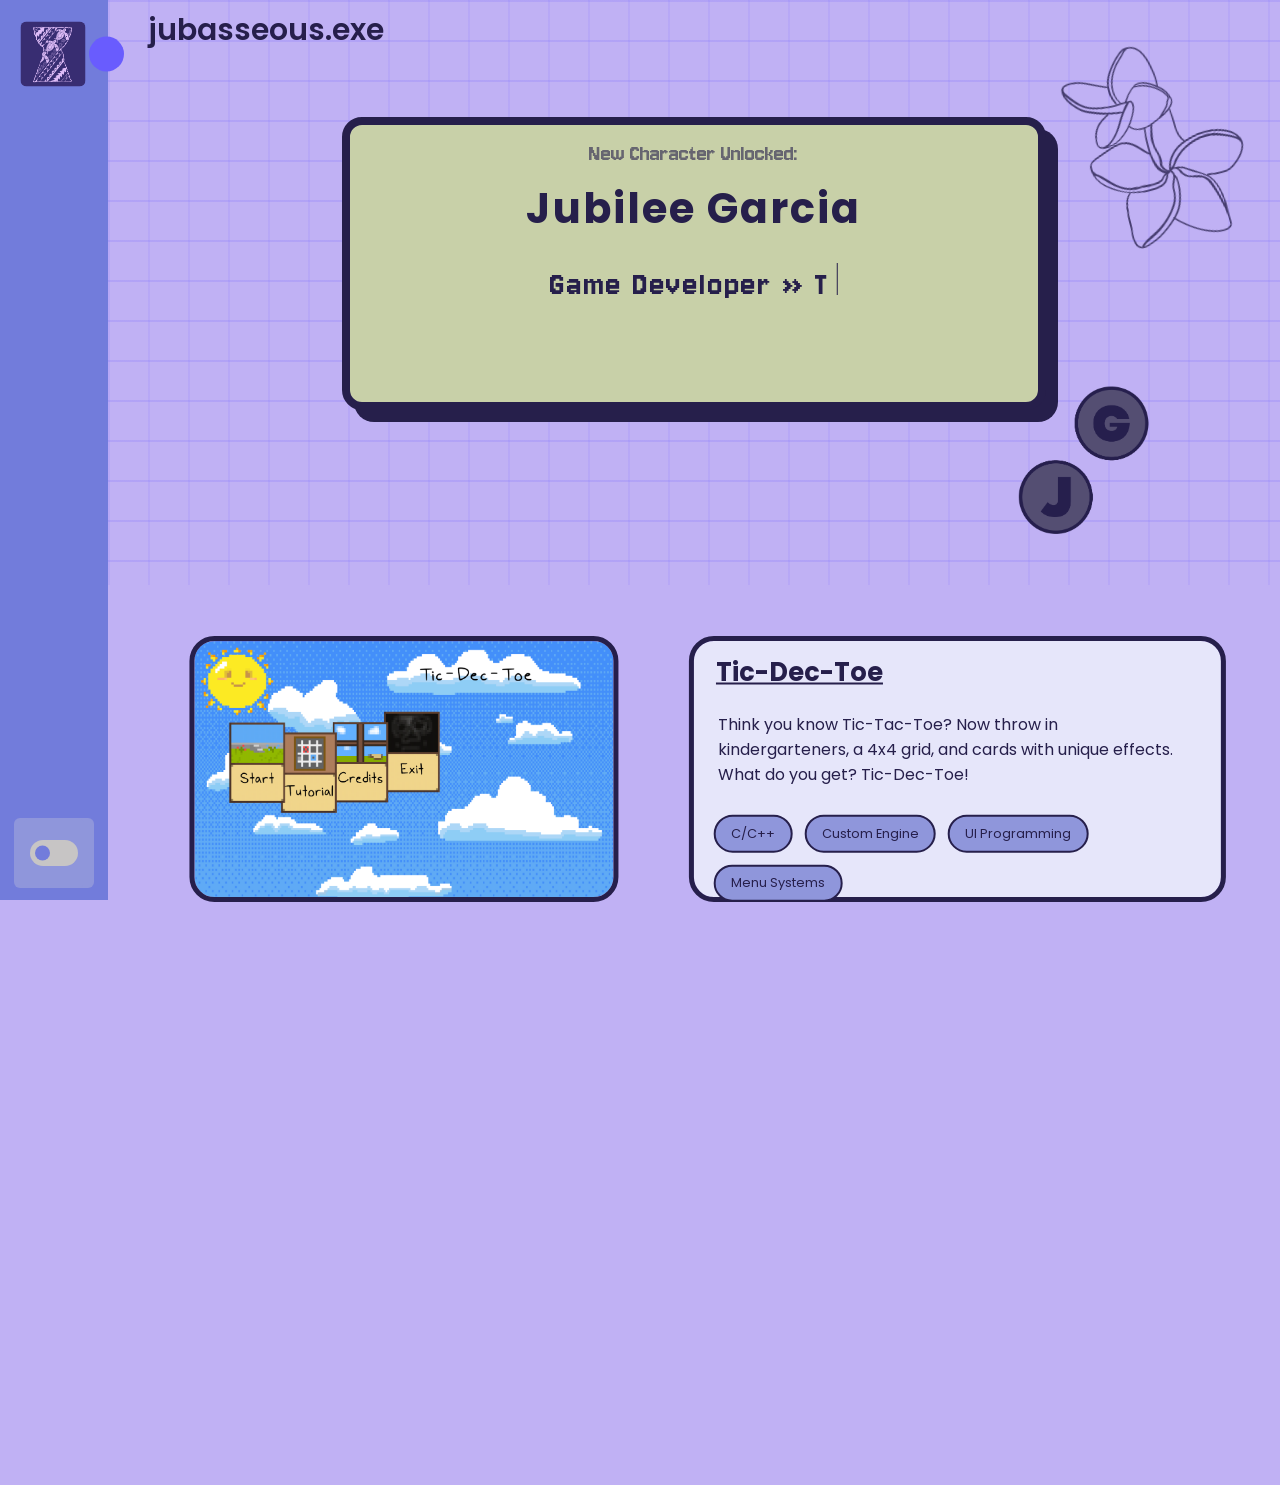
==== index.html @ fde936a4 "changed style" ====
<!DOCTYPE html>
<html>
<head>
    <title>Jubilee Garcia - Portfolio</title>
    <meta charset="utf-8" />
    <meta name="description"
          content="Jubilee Garcia's Portfolio" />
    <!--<meta content="" property="og:title" /> Set this line to be website name, this will be the name shown on other medias-->
    <meta name="viewport" content="width=device-width, initial-scale=1.0" />
    <link rel="stylesheet" href="assets/css/main.css" />
    <noscript><link rel="stylesheet" href="assets/css/noscript.css" /></noscript>
    <!-- stylesheet CSS -->
    <link rel="stylesheet" href="css/typewriterEffect.css" />
    <link rel="stylesheet" href="css/style.css" />
    <link rel="stylesheet" href="css/sidebarMenu.css" />
    <link rel="stylesheet" href="css/sticker.css" />
    <link rel="stylesheet" href="css/projects.css" />
    <link rel="stylesheet" href="css/mobile.css" />
    <!-- Boxicons CSS -->
    <!-- Basic Icons -->
    <link href="https://cdn.boxicons.com/3.0.8/fonts/basic/boxicons.min.css" rel="stylesheet">
    <!-- Filled Icons -->
    <link href="https://cdn.boxicons.com/3.0.8/fonts/filled/boxicons-filled.min.css" rel="stylesheet">
    <!-- Brand Icons -->
    <link href="https://cdn.boxicons.com/3.0.8/fonts/brands/boxicons-brands.min.css" rel="stylesheet">
</head>
<body>
    <nav class="sidebar close">
        <header>
            <div class="image-text">
                <span class="image dark-light">
                    <img class="light-icon" src="assets/Icon.png" alt="logo" />
                    <img class="dark-icon" src="assets/DarkIcon.png" alt="logo" />

                </span>
                <div class="text logo-text">
                    <span class="name">Jubilee Garcia</span>
                    <span class="profession">Game Developer</span>
                </div>
            </div>

            <i class="bx bx-chevron-right toggle"></i>
        </header>

        <div class="menu-bar">
            <div class="menu">
                <!--search-->
                <!--<li class="search-box">
                    <i class="bx bx-search icon"></i>
                    <input type="search" placeholder="Search...">
                </li>-->

                <!--other tabs-->
                <ul class="menu-links">
                    <li class="nav-links">
                        <a href="#home">
                            <i class="bx bx-island icon"></i>
                            <span class="text nav-tex">Home</span>
                        </a>
                    </li>

                    <li class="nav-links">
                        <a href="#projects">
                            <i class="bx bx-git-repo-forked icon"></i>
                            <span class="text nav-tex">Projects</span>
                        </a>
                    </li>

                    <li class="nav-links">
                        <a href="#">
                            <i class="bx bx-book-heart icon"></i>
                            <span class="text nav-tex">Blog</span>
                        </a>
                    </li>

                    <li class="nav-links">
                        <a href="#">
                            <i class="bx bx-laugh icon"></i>
                            <span class="text nav-tex">About Me</span>
                        </a>
                    </li>

                    <li class="nav-links">
                        <a href="#">
                            <i class="bx bx-article icon"></i>
                            <span class="text nav-tex">Resume</span>
                        </a>
                    </li>

                    <li class="nav-links">
                        <a href="#">
                            <i class="bx bx-user-id-card icon"></i>
                            <span class="text nav-tex">Contact</span>
                        </a>
                    </li>
                </ul>
            </div>

            <!--dark mode toggle-->
            <div class="bottom-content">
                <li class="mode">
                    <div class="moon-sun">
                        <i class="bx bx-moon icon moon"></i>
                        <i class="bx bx-sun icon sun"></i>
                    </div>
                    <span class="mode-text text">Dark Mode</span>

                    <div class="toggle-switch">
                        <span class="switch"></span>
                    </div>
                </li>
            </div>
        </div>
    </nav>

    <section id="home" class="home">
        <div class="text">jubasseous.exe</div>
        <div class="exe-container">
            <div class="game-screen">
                <div class="intro-text">
                    <div>
                        <p>New Character Unlocked:</p>
                    </div>
                </div>
                <div class="name">
                    <div>
                        <h1>Jubilee Garcia</h1>
                    </div>
                </div>
                <div class="typewriter game-text">
                    <div>
                        <!--Potential separators: » • -->
                        <p>Game Developer » Technical Designer</p>
                    </div>
                </div>  
                <!--<div class="text">
                    <div>
                        <p>Scroll to Start</p>
                    </div>
                </div>-->
            </div>


            <i class="bxf bx-joystick-button-alt icon dpad"></i>
            
            <div class="initial-buttons">
                <img src="assets/Buttons.png" alt="Initial Buttons" />
            </div>

            <div class="pua">
                <img src="assets/Pua.png" alt="Flower Sticker" />
            </div>


        </div>
    </section>

    <section id="projects" class="projects">
        <!--<div class="text">Select a Project!</div>-->
        <div class="card-container">
            <div class="card">
                <img class="TicDecToe" src="assets/TicDecToeMenu.png" alt="TicDecToe Menu" />
                <h2>Tic-Dec-Toe</h2>
                <!--Developed in one semester as part of a five-person team of Freshman Computer Science majors, I contributed to the UI/UX design and implementation for the game’s menus,
    as well as creating pixel art assets including playable characters and card designs.-->
                <p>
                    Think you know Tic-Tac-Toe? Now throw in kindergarteners, a 4x4 grid, and cards with unique effects. What do you get? Tic-Dec-Toe!
                </p>
                <!--<div class="project-tag">Freshman Project</div>-->
                <div class="skills">
                    <span class="skill-tag">C/C++</span>
                    <span class="skill-tag">Custom Engine</span>
                    <span class="skill-tag">UI Programming</span>
                    <span class="skill-tag">Menu Systems</span>
                </div>
            </div>
        </div>
       

    </section>



    <script src="js/script.js"></script>
  
    
</body>
</html>
---- css/typewriterEffect.css ----
/*typewriter*/

/*.typewriter{
    display: flex;
    justify-content: center;
}

.typewriter h1 {
    color: black;
    font-family: "Poppins", sans-serif;
    font-size: 3.5rem;
    letter-spacing: 0.05em;
    margin-inline: auto;
    overflow: hidden;
    white-space: nowrap;
    border-right: 1px solid;
    animation: typing 3s steps(22) forwards,
               blink 1s step-end infinite;
}*/

:root {
    --text-color: #261F4B;
}

body.dark {
    --text-color: #F1F0FF;
}

/*.typewriter {
    position: relative;
    top: 50%;
    left: 50%;
    transform: translate(-50%, -50%);
    display: flex;
    justify-content: center;
    width: 100%;
    max-width: 100%;
    white-space: normal;
    overflow-wrap: break-word;
}


.game-screen .typewriter {
    position: absolute;*/
    /*top: 0%;
    left: 0%;
    transform: translate(0,0);*/
    /*display: flex;
    justify-content: center;
    align-content: center;
}*/



/*.typewriter h1 {
    color: var(--text-color);
    font-family: "Poppins", sans-serif;
    font-size: clamp(16px, 4cqw, 30px);
    letter-spacing: 0.05em;
    margin-inline: auto;
    overflow: hidden;*/
    /*white-space: nowrap;*/
    /*border-right: 1px solid;*/
    /*animation: typing 3s steps(22) forwards, blink 1s step-end infinite;*/
/*}*/

/*.game-screen .typewriter.game-text p {
    color: var(--text-color);
    font-family: "Jersey10", sans-serif;
    font-size: clamp(2rem, calc(4vw - 1rem), 4rem);
    letter-spacing: 0.05em;
    position: absolute;
    top: 18%;
    left: 50%;
    transform: translateX(-50%);
    text-align: center;
    margin: 0;
    width: 80%;
    overflow: hidden;*/
    /*border-right: 1px solid;*/
/*}

.game-screen .typewriter.game-text > div::after {
    content: "";
    display: inline-block;
    width: 1px;
    height: 1em;
    background: var(--text-color);
    margin-left: 3px;
    vertical-align: -0.1em;
    animation: blink 1s step-end infinite;
}

@keyframes blink {
    50% {
        opacity: 0;
    }
}*/


.game-screen .typewriter.game-text {
    position: absolute;
    top: 50%;
    left: 50%;
    transform: translateX(-50%);
    width: 90%;
    text-align: center;
    transition: var(--tran-03);
}

.game-screen .typewriter.game-text > div {
    display: inline;
}

.game-screen .typewriter.game-text p {
    display: inline;
    color: var(--text-color);
    font-family: "Jersey10", sans-serif;
    font-size: clamp(2rem, calc(4vw - 1rem), 4rem);
    letter-spacing: 0.05em;
    margin: 0;
}

.game-screen .typewriter.game-text > div::after {
    content: "";
    display: inline-block;
    width: 1px;
    height: 2em;
    background: var(--text-color);
    margin-left: 3px;
    vertical-align: -0.1em;
    animation: blink 1s step-end infinite;
}

@keyframes blink {
    50% {
        opacity: 0;
    }
}
---- css/style.css ----
@font-face {
    font-family: "Poppins";
    src: url("../fonts/Poppins-Regular.ttf") format("truetype");
    font-weight: 400;
}

@font-face {
    font-family: "Poppins";
    src: url("../fonts/Poppins-Medium.ttf") format("truetype");
    font-weight: 500;
}

@font-face {
    font-family: "Poppins";
    src: url("../fonts/Poppins-SemiBold.ttf") format("truetype");
    font-weight: 600;
}

@font-face {
    font-family: "Poppins";
    src: url("../fonts/Poppins-Bold.ttf") format("truetype");
    font-weight: 700;
}

@font-face {
    font-family: "Jersey10";
    src: url("../fonts/Jersey10-Regular.ttf") format("truetype");
    font-weight: 400;
}

* {
    font-family: "Poppins", sans-serif;
    margin: 0;
    padding: 0;
    box-sizing: border-box;

}
---- css/sidebarMenu.css ----
:root {
    /*  Colors*/
    --body-color: #e6e0ff;
    --background-color: #C0B1F4;
    --purplegradient-color: #8B7CFFFF;
    --slatebluegradient-color: #695CFEFF;
    --sidebar-color: #727CDB;
    --primary-color: #695cfe;
    --primary-color-light: #8f96db;
    --toggle-color: #c7c5c5;
    --text-color: #261F4B;
    --searchbar-color: #414461;
    --searchtext-color: #757575;
    /*  --secondary-color: #8A2BE2;
    --background-color: #F5F5F5;
    --text-color: #333333;
    --font-family: "Poppins", sans-serif;*/
    /*Transition*/
    --tran-02: all 0.2s ease;
    --tran-03: all 0.3s ease;
    --tran-04: all 0.4s ease;
    --tran-05: all 0.5s ease;
    /*Sidebar width*/
    --sidebar-width: 270px;
    --sidebar-closedwidth: 108px;
}

/*====Rounded Search==========*/
/*.search-input {
    display: flex;*/
    /* This property rounds the corners */
    /*border-radius: 20px;*/
    /* Additional styling for a clean look */
    /*padding: 1px 15px;
    border: 1px solid #ccc;
    outline: none;
    width: 150px;
    font-size: 16px;

}*/

/* Adds a subtle blue outline when the user clicks inside */
/*.search-input:focus {
    border-color: #007BFF;
}*/


body {
    height: 100%;
    box-sizing: border-box;
    background: var(--background-color);
    transition: var(--tran-05);
    overflow-x: hidden;
    overflow-y: auto;
}

body.dark{
    --body-color: #181827;
    --background-color:#181827;
    --purplegradient-color: #8B7CFFFF;
    --slatebluegradient-color: #6A5ACDFF;
    --sidebar-color: #252442;
    --primary-color: #8B7CFF;
    --primary-color-light: #6F68B8;
    --toggle-color: #9CA3AF;
    --text-color: #F1F0FF;
    --searchbar-color: #2E2D46;
    --searchtext-color:#A1A1AA;
}

/* ======== nav sidebar =============*/

.sidebar {
    position: fixed;
    top: 0;
    left: 0;
    height: 100%;
    width: 270px;
    padding: 10px 14px;
    background: var(--sidebar-color);
    transition: var(--tran-05);
    z-index: 100;
}

.sidebar.close{
    width: 108px;
}

/* ======== Resuable CSS =============*/
.sidebar .text{
    font-size: 16px;
    font-weight: 500;
    color: var(--text-color);
    transition: var(--tran-02);
    white-space: nowrap;
    opacity: 1;
}

.sidebar.close .text{
    opacity: 0;
}

.sidebar .image{
    min-width: 60px;
    display: flex;
    align-items: center;
    justify-content: center;
}

.sidebar li{
    height: 70px;
    margin-top: 20px;
    list-style: none;
    display: flex;
    align-items: center;
}

.sidebar li .icon {
    display: flex;
    align-items: center;
    justify-content: center;
    min-width: 80px;
    font-size: 40px;
}
.sidebar li .icon,
.sidebar li .text{
    color: var(--text-color);
    transition: var(--tran-02);
}

.sidebar header{
    position: relative;
}

.sidebar .image-text img{
    position: relative;
    left: 9.5px;
    width: 65px;
    border-radius: 6px;
}

.sidebar .dark-light {
    position: relative;
    min-width: 60px;
    width: 80px;
    height: 65px;
    display: flex;
    align-items: center;
    justify-content: center;
}

.sidebar .dark-light img {
    position: absolute;
    width: 65px;
    left: 65%;
    top: 50%;
    transform: translate(-50%, -50%);
    border-radius: 6px;
    transition: var(--tran-03);
}

.sidebar .dark-light .dark-icon {
    opacity: 0;
}

body.dark .sidebar .dark-light .dark-icon {
    opacity: 1;
}

body.dark .sidebar .dark-light .light-icon {
    opacity: 0;
}

.sidebar header .image-text{
    display: flex;
    align-items: center;
}

.sidebar header .image-text .logo-text{
    display: flex;
    flex-direction: column;
    padding: 20px;
}

.logo-text .name{
    font-weight: 600;
}

.logo-text .profession{
    margin-top: -2px;
}

.sidebar header .toggle {
    position: absolute;
    top: 50%;
    right: -30px;
    transform: translateY(-50%) rotate(180deg);
    height: 35px;
    width: 35px;
    background: var(--primary-color);
    display: flex;
    align-items: center;
    justify-content: center;
    border-radius: 50%;
    color: var(--text-color);
    font-size: 32px;
    transition: var(--tran-03);
    cursor: pointer;
}

.sidebar.close header .toggle {
    transform: translateY(-50%) rotate(0deg);
    transition: var(--tran-03);
}

body.dark .sidebar header .toggle{
    color: var(--text-color);
}

/*margin from icon*/
.sidebar .menu{
    margin-top: -10px;
}
.sidebar .search-box {
    background: var(--primary-color-light);
    border-radius: 6px;
    transition: var(--tran-05);
}

.search-box input {
    height: 100%;
    width: 100%;
    outline: none;
    border: none;
    border-radius: 6px;
    font-size: 16px;
    font-weight: 500;
    background: var(--primary-color-light);
    transition: var(--tran-05);
}

input[type="search"] {
    background-color: var(--primary-color-light);
    color: var(--text-color);                  
    transition: var(--tran-05);
}

input[type="search"]::placeholder {
    color: var(--searchtext-color);
    transition: var(--tran-05);

}
.sidebar li a {
    height: 100%;
    width: 100%;
    display: flex;
    align-items: center;
    text-decoration: none;
    border-radius: 6px;
    transition: var(--tran-04);
}

.sidebar li a:hover{
    background: var(--primary-color);
}

.sidebar li a:hover .icon,
.sidebar li a:hover .text{
    color: var(--primary-color-light);
}

body.dark .sidebar li a:hover .icon,
body.dark .sidebar li a:hover .text{
    color: var(--text-color);
}
.sidebar .menu-bar{
    height: calc(100% - 90px);
    display: flex;
    flex-direction:column;
    justify-content: space-between;
}

.menu-bar .mode {
    position: relative;
    border-radius: 6px;
    background: var(--primary-color-light);
    transition: var(--tran-05);
}

.mode-text {
    display: flex;
    flex-direction: column;
    margin-left: 20px;
}

.menu-bar .mode .moon-sun{
    height: 50px;
    width: 60px;
    display: flex;
    align-items: center;
}

.menu-bar .mode i{
    position: absolute;
    transition: var(--tran-03);
}

.menu-bar .mode i.sun{
    opacity: 0;
}

body.dark .menu-bar .mode i.sun{
    opacity: 1;
}

body.dark .menu-bar .mode i.moon {
    opacity: 0;
}

.menu-bar .mode .toggle-switch{
   position: absolute;
   right: 10px;
   display: flex;
   align-items: center;
   justify-content: center;
   height: 100%;
   min-width: 60px;
   cursor: pointer;
   border-radius: 6px;
   background: var(--primary-color-light);
   transition: var(--tran-05);
}

.toggle-switch .switch {
    position: relative;
    height: 26px;
    width: 48px;
    border-radius: 25px;
    background: var(--toggle-color);
    transition: var(--tran-05);
}

.switch::before{
    content: '';
    position: absolute;
    height: 15px;
    width: 15px;
    border-radius: 50%;
    top: 50%;
    left: 5px;
    transform: translateY(-50%);
    background: var(--sidebar-color);
    transition: var(--tran-03);
}

body.dark .switch::before{
    left: 25px;
}

.individual-project,
.home {
    position: relative;
    height: 65vh;
    left: var(--sidebar-width);
    width: calc(100% - var(--sidebar-width));
    background-color: var(--background-color);
    background-size: 40px 40px;
    overflow-x: hidden;
    overflow-y: auto;
    /*creates a grid, direction, then color and background color in between grids*/
    background-image: linear-gradient(to right, var(--purplegradient-color) 2px, transparent 1px), linear-gradient(to bottom, var(--slatebluegradient-color) 2px, transparent 1px);
    transition: var(--tran-05);
}

.individual-project{
    background-image: none;
}

.home .text{
    font-size: 30px;
    font-weight: 600;
    color: var(--text-color);
    padding: 8px 40px;
}

.sidebar.close ~ .individual-project,
.sidebar.close ~ .home{
    left: var(--sidebar-closedwidth);
    width: calc(100% - var(--sidebar-closedwidth));
}

.individual-project .text {
    font-size: 60px;
    font-weight: 800;
    color: var(--text-color);
   /* padding: 8px 40px;*/

    white-space: normal;
    overflow-wrap: break-word;

    align-content: center;
    outline: 1px solid red;
    width: 70%;
    text-align: center;
    transform: translateX(20%);
    
}
---- css/sticker.css ----
:root {
    --darkpurple-color:      #24152f;
    --brightpurple-color:    #9b5de5;
    --lightpurple-color:      #eadcff;
    --lavenderScreen-color:  #f4edff;
    --niceblack-color: #222;
    --game-border-color:  #261F4B;
    --game-screen-color: #c8d0a8;

    --dur-2: 2s forwards;

    --size: 300px;
    --game-adjustment: 90px;
}

body.dark {
    --game-screen-color: #515836;

}

.stickers {
    position: absolute;
    inset: 0;
    pointer-events: none;
}

.sticker img {
    width: var(--size);
    height: auto;
}

.sticker {
    position: absolute;
    width: var(--size);
    opacity: 0;
    animation-name: sticker-rise;
    animation-duration: 1.5s;
    animation-timing-function: ease-out;
    animation-fill-mode: forwards;
}

@keyframes sticker-rise {
    from {
        opacity: 0;
        transform: translateY(100vh) rotate(0deg);
    }

    to {
        opacity: 0.75;
        transform: translateY(0) rotate(var(--rotation));
    }
}

/*other landing page idea*/

.exe-container {
    display: flex;
    position: absolute;
    inset: 0;
    width: 100%;
    height: 100%;
    transition: var(--tran-05);
    display: inline-block;
   /* outline: 10px solid red;*/
}

.game-screen {
     align-items: center;
    justify-content: center;
    position: relative;
    box-sizing: border-box;
    width: 60%;
    height: 50%;
    top: 20%;
    left: 20%;
    border: 8px solid var(--text-color);
    border-radius: 20px;
    padding: 40px;
    background: var(--game-screen-color);
    box-shadow: 12px 12px 0 var(--text-color);
    transition: var(--tran-05);
}

.initial-buttons {
    position: absolute;
    width: 5vw;
    left: 83%;
    top: 79%;
    transform: translate(-50%, -50%) scale(2.2);
}

.dpad {
    position: absolute;
    max-width: 100%;
    height: auto;
    display: block;
    font-display: block;
    font-size: clamp(40px, 12vw, 280px);
    text-align: center;
    left: 15%;
    top: 81%;
    color: var(--text-color);
    /*line-height: 1;*/
    transform: translate(-50%, -50%);
}

.initial-buttons img,
.pua img{
    display: block;
    width: 100%;
    height: auto;
}


.pua {
    position: absolute;
    width: 5vw;
    opacity: 0.8;
    left: 87%;
    top: 18%;
    transform: scale(3) rotate(-15deg);
}

.game-screen .text p {
    font-family: "Jersey10", sans-serif;
    font-weight: 500;
    font-size: clamp(1.5rem,calc(3vw - 1rem), 4rem);
    white-space: nowrap;
    text-align: center;
    position: absolute;
    justify-content: center;
    left: 50%;
    top: 80%;
    transform: translate(-50%, -50%);
    opacity: 0.6;
}

.game-screen .intro-text p {
    font-family: "Jersey10", sans-serif;
    color: var(--text-color);
    font-weight: 500;
    font-size: clamp(1.5rem,calc(3vw - 1rem), 4rem);
    white-space: nowrap;
    text-align: center;
    position: absolute;
    justify-content: center;
    left: 50%;
    top: 10%;
    transform: translate(-50%, -50%);
    opacity: 0.6;


}

.game-screen .name h1 {
    color: var(--text-color);
    font-size: clamp(2.5rem,calc(4.5vw - 1rem), 4.5rem);
    letter-spacing: 0.05em;
    width: 90%;
    white-space: normal;
    text-align: center;
    justify-content: center;
    position: absolute;
    overflow-wrap: break-word;
    top: 30%;
    left: 50%;
    transform: translate(-50%, -50%);
    transition: var(--tran-03);
}
---- css/projects.css ----
:root {
    /*  Colors*/
    /*--body-color: #e4e9f7;
    --sidebar-color: #fff;
    --primary-color: #695cfe;
    --primary-color-light: #F6F5FF;
    --toggle-color: #DDDD;
    --text-color: #707070;*/

    --body-color: #e6e0ff;
    --background-color: #C0B1F4;
    --purplegradient-color: #8B7CFF2B;
    --slatebluegradient-color: #695CFE2B;
    --sidebar-color: #727CDB;
    --primary-color: #695cfe;
    --primary-color-light: #8f96db;
    --toggle-color: #c7c5c5;
    --text-color: #261F4B;
    --searchbar-color: #414461;
    --searchtext-color: #757575;
    /*  --secondary-color: #8A2BE2;
    --background-color: #F5F5F5;
    --text-color: #333333;
    --font-family: "Poppins", sans-serif;*/
    /*Transition*/
    --tran-02: all 0.2s ease;
    --tran-03: all 0.3s ease;
    --tran-04: all 0.4s ease;
    --tran-05: all 0.5s ease;
    --card-color: #E6E6FA;
}


/*body {
    height: 100%;
    background: var(--body-color);
    transition: var(--tran-05);
}*/

body.dark{
    --body-color: #181827;
    --background-color:#181827;
    --card-color: #734F96;
    --purplegradient-color: #8B7CFF30;
    --slatebluegradient-color: #6A5ACD30;
    --sidebar-color: #252442;
    --primary-color: #8B7CFF;
    --primary-color-light: #6F68B8;
    --toggle-color: #9CA3AF;
    --text-color: #F1F0FF;
    --searchbar-color: #2E2D46;
    --searchtext-color:#A1A1AA;
}

.projects {
    position: relative;
    height: 100vh;
    left: 270px;
    width: calc(100% - 270px);
    background-color: var(--background-color);
    background-size: 40px 40px;
    /*creates a grid, direction, then color and background color in between grids*/
    /*background-image: linear-gradient(to right, var(--purplegradient-color) 1px, transparent 1px), linear-gradient(to bottom, var(--slatebluegradient-color) 1px, transparent 1px);*/
    transition: var(--tran-05);
}

.projects .text{
    font-size: 30px;
    font-weight: 600;
    color: var(--text-color);
    padding: 8px 40px;
}
.sidebar.close ~ .projects{
    left: 108px;
    width: calc(100% - 108px);
}

.card-container {
    display: flex;
    justify-content: center;
    align-items: center;
    position: relative;
    width: 90%;
    height: 35%;
    left: 50%;
    transform: translateX(-50%);
    transition: var(--tran-05);
    /*background-color: blue;*/
    margin-top: 0%;
}

.card {
    position: absolute;
    width: 50%;
    height: 20vw;
    background-color: var(--card-color);
    outline: 5px solid var(--text-color);
    border-radius: 20px;
    left: 75%;
    transform: translateX(-50%);
    margin-top: 5%;
}

.card img {
    position: absolute;
    width: auto;
    height: 20vw;

    outline: 5px solid var(--text-color);
    border-radius: 20px;

    left: -55%;
    top: 50%;
    transform: translate(-50%, -50%) scale(1);
    transition: var(--tran-03);
}

.card img:hover{
    top: 45%;
    cursor: pointer;

}

.card h2{
    position: absolute;
    color: var(--text-color);
    font-size: clamp(12px, 2vw, 150px);
    text-decoration: underline;
    white-space: normal;
    overflow-wrap: break-word;

    top: 12%;
    left: 20%;
    transform: translate(-50%, -50%);
}

.card p{
    position: absolute;
    color: var(--text-color);

    font-size: clamp(10px, 1.25vw, 250px);
    width: 90%;
    white-space: normal;
    overflow-wrap: break-word;

    transform: translate(5%, 95%);
   /* outline: 1px solid red;*/
}

.skills {
    position: absolute;
    display: flex;
    flex-wrap: wrap;
    gap: clamp(5px, 1vw, 12px);
    top: 85%;
    left: 10%;
    transform: translate(-7%, -50%);
    /*outline: 1px solid red;*/
}

.skill-tag {
    padding: clamp(4px, 0.6vw, 8px) clamp(8px, 1.2vw, 16px);
    font-size: clamp(10px, 1vw, 16px);
    border-radius: 20px;
    border: 2px solid var(--text-color);
    background: var(--primary-color-light);
    color: var(--text-color);
    white-space: wrap;
}
---- css/mobile.css ----
/*for phone*/
@media (max-width: 846px) {

    .home {
        left: var(--sidebar-width);
        width: calc(100% - var(--sidebar-width));
        height: 82vh;
    }

    .sidebar {
        z-index: 100;
    }

    /*.game-screen {
        background: purple;
    }
    */
}
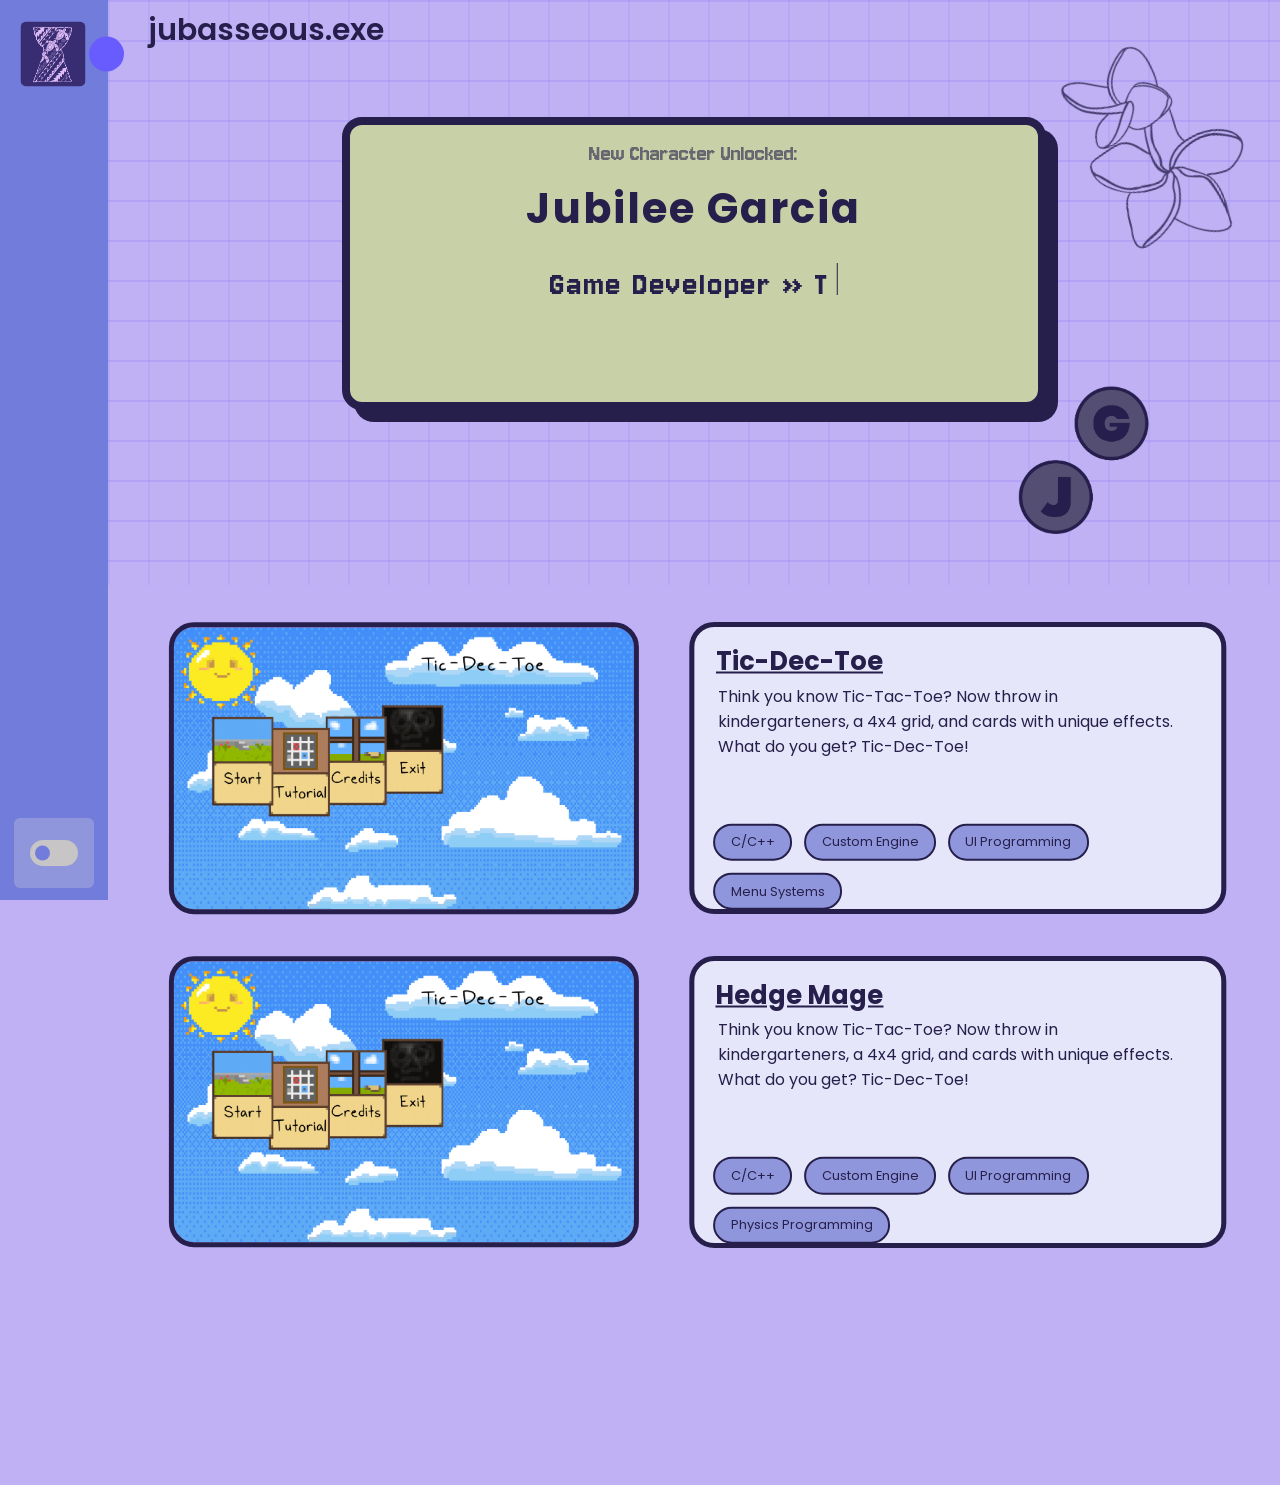
==== commit 1fe3de05: "added dark mode, fixed lists" ====
--- a/index.html
+++ b/index.html
@@ -157,12 +157,12 @@
 
     <section id="projects" class="projects">
         <!--<div class="text">Select a Project!</div>-->
-        <div class="card-container">
-            <div class="card">
+        <ul class="card-container">
+            <li class="TicDecToe card">
                 <img class="TicDecToe" src="assets/TicDecToeMenu.png" alt="TicDecToe Menu" />
                 <h2>Tic-Dec-Toe</h2>
                 <!--Developed in one semester as part of a five-person team of Freshman Computer Science majors, I contributed to the UI/UX design and implementation for the game’s menus,
-    as well as creating pixel art assets including playable characters and card designs.-->
+        as well as creating pixel art assets including playable characters and card designs.-->
                 <p>
                     Think you know Tic-Tac-Toe? Now throw in kindergarteners, a 4x4 grid, and cards with unique effects. What do you get? Tic-Dec-Toe!
                 </p>
@@ -173,11 +173,29 @@
                     <span class="skill-tag">UI Programming</span>
                     <span class="skill-tag">Menu Systems</span>
                 </div>
-            </div>
-        </div>
-       
-
-    </section>
+            </li>
+            <li class="HedgeMage card">
+                <img class="HedgeMage" src="assets/TicDecToeMenu.png" alt="HedgeMage" />
+                <h2>Hedge Mage</h2>
+                <!--Developed in one semester as part of a five-person team of Freshman Computer Science majors, I contributed to the UI/UX design and implementation for the game’s menus,
+        as well as creating pixel art assets including playable characters and card designs.-->
+                <p>
+                    Think you know Tic-Tac-Toe? Now throw in kindergarteners, a 4x4 grid, and cards with unique effects. What do you get? Tic-Dec-Toe!
+                </p>
+                <!--<div class="project-tag">Freshman Project</div>-->
+                <div class="skills">
+                    <span class="skill-tag">C/C++</span>
+                    <span class="skill-tag">Custom Engine</span>
+                    <span class="skill-tag">UI Programming</span>
+                    <span class="skill-tag">Physics Programming</span>
+                </div>
+            </li>
+          
+
+          
+        </ul>
+
+</section>
 
 
 
--- a/css/sticker.css
+++ b/css/sticker.css
@@ -28,6 +28,7 @@
     width: var(--size);
     height: auto;
 }
+
 
 .sticker {
     position: absolute;
@@ -166,4 +167,12 @@
     left: 50%;
     transform: translate(-50%, -50%);
     transition: var(--tran-03);
+}
+
+body.dark .pua img {
+    content: url('../assets/PuaDark.png');
+}
+
+body.dark .initial-buttons img {
+    content: url('../assets/ButtonsDark.png');
 }
--- a/css/projects.css
+++ b/css/projects.css
@@ -37,10 +37,11 @@
     transition: var(--tran-05);
 }*/
 
-body.dark{
+body.dark {
     --body-color: #181827;
-    --background-color:#181827;
+    --background-color: #181827;
     --card-color: #734F96;
+    --card-color: #261F4B;
     --purplegradient-color: #8B7CFF30;
     --slatebluegradient-color: #6A5ACD30;
     --sidebar-color: #252442;
@@ -49,7 +50,7 @@
     --toggle-color: #9CA3AF;
     --text-color: #F1F0FF;
     --searchbar-color: #2E2D46;
-    --searchtext-color:#A1A1AA;
+    --searchtext-color: #A1A1AA;
 }
 
 .projects {
@@ -75,7 +76,7 @@
     width: calc(100% - 108px);
 }
 
-.card-container {
+/*.card-container {
     display: flex;
     justify-content: center;
     align-items: center;
@@ -84,27 +85,43 @@
     height: 35%;
     left: 50%;
     transform: translateX(-50%);
-    transition: var(--tran-05);
+    transition: var(--tran-05);*/
     /*background-color: blue;*/
-    margin-top: 0%;
+    /*margin-top: 0%;
+
+    list-style: none;
+}*/
+
+.card-container {
+    display: flex;
+    flex-direction: column;
+    align-items: center;
+    gap: 10px;
+    position: relative;
+    width: 90%;
+    margin: 0 auto;
+    list-style: none;
 }
 
+
 .card {
-    position: absolute;
+    position: relative;
     width: 50%;
-    height: 20vw;
+    height: 22vw;
     background-color: var(--card-color);
     outline: 5px solid var(--text-color);
     border-radius: 20px;
-    left: 75%;
+    left: 50%;
     transform: translateX(-50%);
-    margin-top: 5%;
+    margin-top: 4%;
 }
 
+
+
 .card img {
-    position: absolute;
+    position: relative;
     width: auto;
-    height: 20vw;
+    height: 22vw;
 
     outline: 5px solid var(--text-color);
     border-radius: 20px;
@@ -143,7 +160,8 @@
     white-space: normal;
     overflow-wrap: break-word;
 
-    transform: translate(5%, 95%);
+    top: 20%;
+    transform: translate(5%, 0%);
    /* outline: 1px solid red;*/
 }
 
@@ -167,3 +185,6 @@
     color: var(--text-color);
     white-space: wrap;
 }
+
+
+
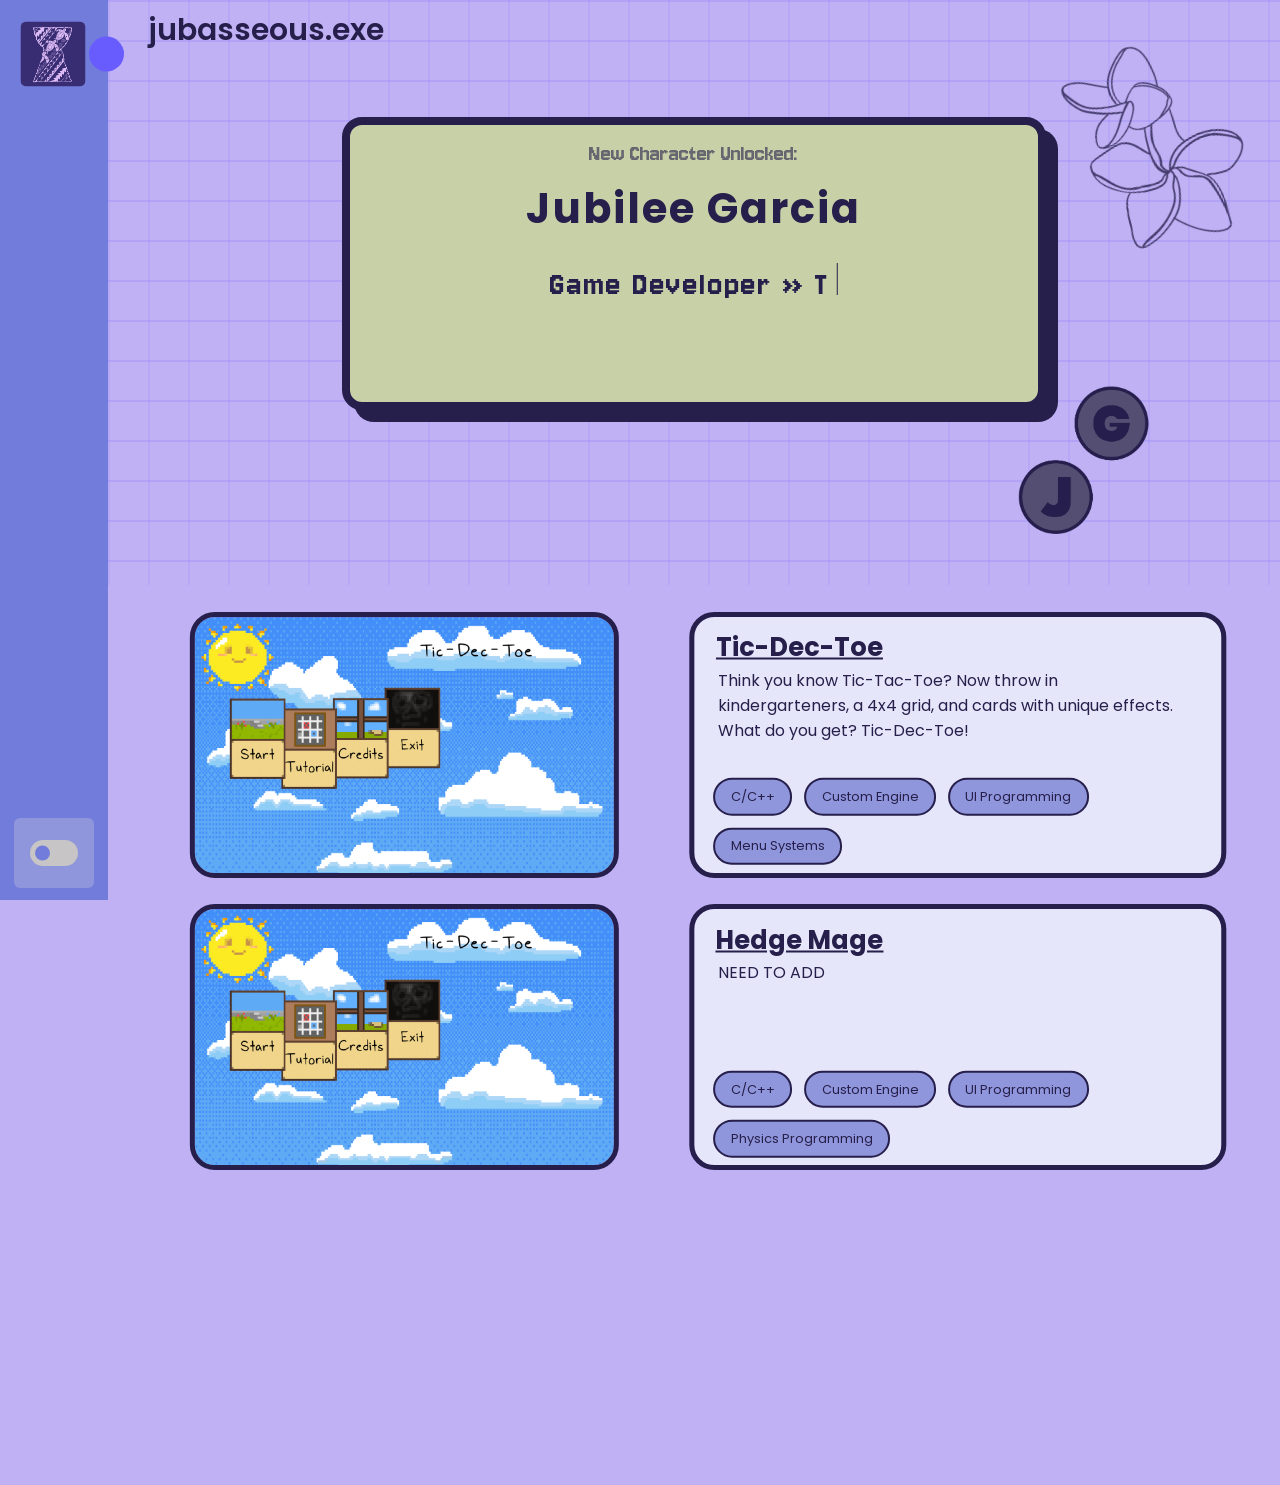
==== commit 78a7910b: "fixed so that image sends to the project page" ====
--- a/index.html
+++ b/index.html
@@ -180,7 +180,7 @@
                 <!--Developed in one semester as part of a five-person team of Freshman Computer Science majors, I contributed to the UI/UX design and implementation for the game’s menus,
         as well as creating pixel art assets including playable characters and card designs.-->
                 <p>
-                    Think you know Tic-Tac-Toe? Now throw in kindergarteners, a 4x4 grid, and cards with unique effects. What do you get? Tic-Dec-Toe!
+                    NEED TO ADD
                 </p>
                 <!--<div class="project-tag">Freshman Project</div>-->
                 <div class="skills">
--- a/css/sticker.css
+++ b/css/sticker.css
@@ -14,8 +14,7 @@
 }
 
 body.dark {
-    --game-screen-color: #515836;
-
+    --game-screen-color: #6a8252;
 }
 
 .stickers {
--- a/css/projects.css
+++ b/css/projects.css
@@ -96,7 +96,7 @@
     display: flex;
     flex-direction: column;
     align-items: center;
-    gap: 10px;
+    gap: 5px;
     position: relative;
     width: 90%;
     margin: 0 auto;
@@ -107,21 +107,25 @@
 .card {
     position: relative;
     width: 50%;
-    height: 22vw;
+    height: 20vw;
     background-color: var(--card-color);
     outline: 5px solid var(--text-color);
     border-radius: 20px;
     left: 50%;
     transform: translateX(-50%);
-    margin-top: 4%;
+    margin-top: 3%;
 }
 
+/*.TicDecToe .card {
+    gap: 0px;
+    margin-top: -2%;
+}*/
 
 
 .card img {
     position: relative;
     width: auto;
-    height: 22vw;
+    height: 20vw;
 
     outline: 5px solid var(--text-color);
     border-radius: 20px;
@@ -170,7 +174,7 @@
     display: flex;
     flex-wrap: wrap;
     gap: clamp(5px, 1vw, 12px);
-    top: 85%;
+    top: 80%;
     left: 10%;
     transform: translate(-7%, -50%);
     /*outline: 1px solid red;*/
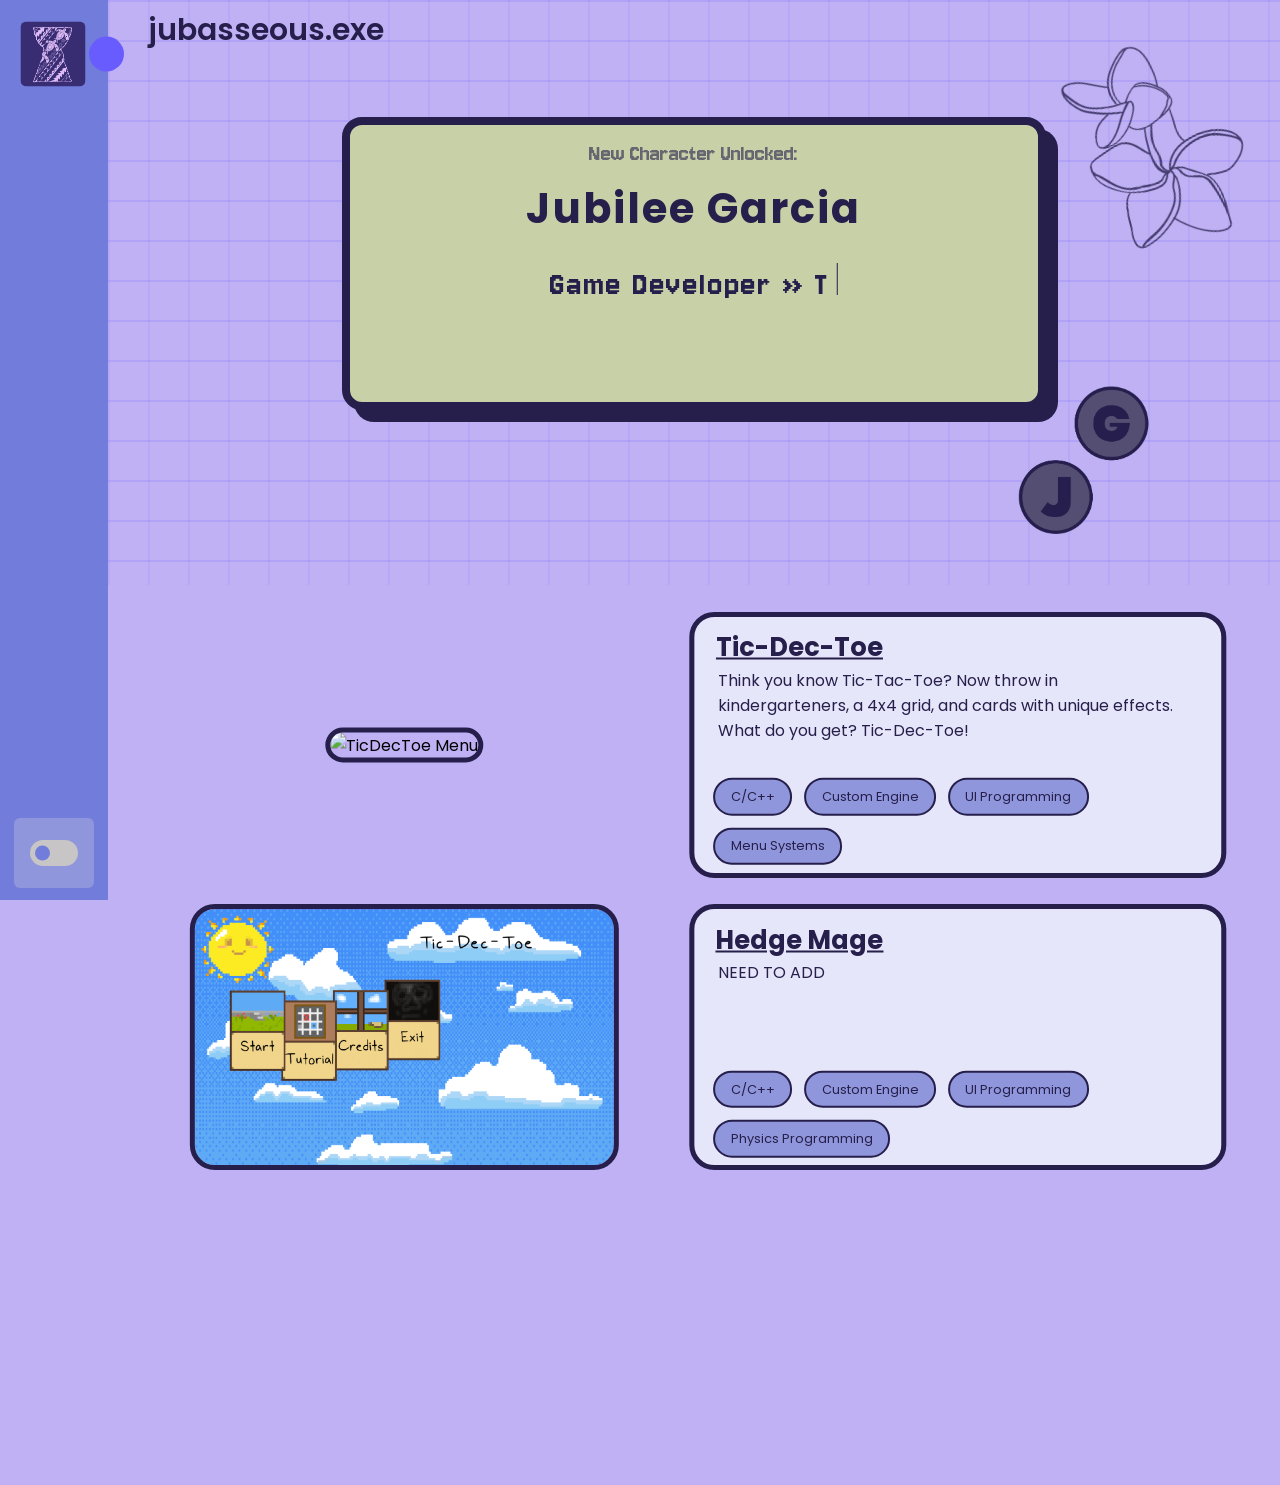
==== commit 0e7df4f2: "added gif and working on tic-dec-toe individual project description" ====
--- a/index.html
+++ b/index.html
@@ -159,7 +159,7 @@
         <!--<div class="text">Select a Project!</div>-->
         <ul class="card-container">
             <li class="TicDecToe card">
-                <img class="TicDecToe" src="assets/TicDecToeMenu.png" alt="TicDecToe Menu" />
+                <img class="TicDecToe" src="assets/MenuAnimation.gif" alt="TicDecToe Menu" />
                 <h2>Tic-Dec-Toe</h2>
                 <!--Developed in one semester as part of a five-person team of Freshman Computer Science majors, I contributed to the UI/UX design and implementation for the game’s menus,
         as well as creating pixel art assets including playable characters and card designs.-->
--- a/css/projects.css
+++ b/css/projects.css
@@ -31,7 +31,7 @@
 }
 
 
-/*body {
+/*body 
     height: 100%;
     background: var(--body-color);
     transition: var(--tran-05);
@@ -190,5 +190,41 @@
     white-space: wrap;
 }
 
-
-
+/*Tic-Dec-Toe*/
+
+.individual-project {
+    position: relative;
+    height: 100vh;
+    left: 270px;
+    width: calc(100% - 270px);
+    background-color: var(--background-color);
+    background-size: 40px 40px;
+    /*creates a grid, direction, then color and background color in between grids*/
+    /*background-image: linear-gradient(to right, var(--purplegradient-color) 1px, transparent 1px), linear-gradient(to bottom, var(--slatebluegradient-color) 1px, transparent 1px);*/
+    transition: var(--tran-05);
+}
+
+.main-pic {
+    position: relative;
+    width: 60%;
+    height: 30vw;
+    background-color: var(--card-color);
+    outline: 5px solid var(--text-color);
+    border-radius: 20px;
+    left: 50%;
+    transform: translateX(-50%);
+    margin-top: 3%;
+}
+
+.main-pic img {
+    position: relative;
+    width: auto;
+    height: 30vw;
+    outline: 5px solid var(--text-color);
+    border-radius: 20px;
+    left: -55%;
+    top: 50%;
+    transform: translate(-50%, -50%) scale(1);
+    transition: var(--tran-03);
+}
+
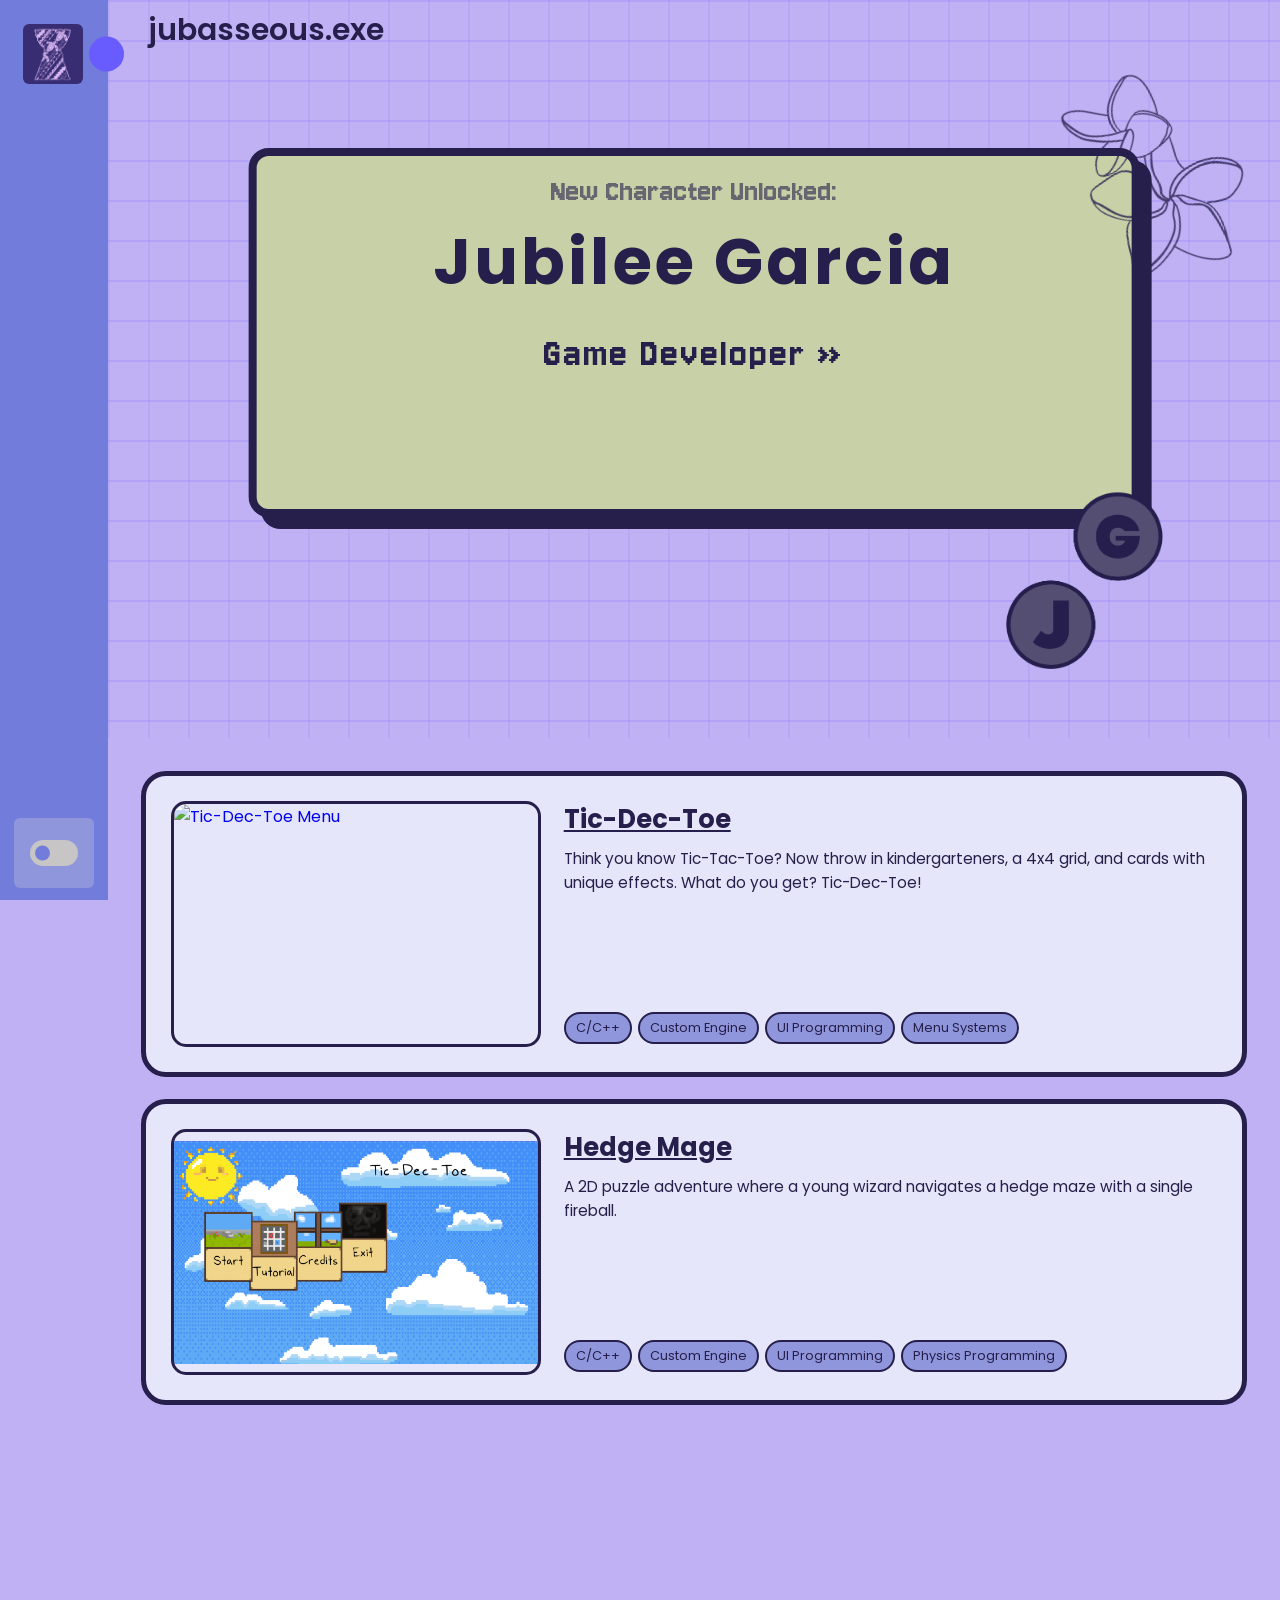
==== commit bd981006: "testing single application page and responsive" ====
--- a/index.html
+++ b/index.html
@@ -10,12 +10,13 @@
     <link rel="stylesheet" href="assets/css/main.css" />
     <noscript><link rel="stylesheet" href="assets/css/noscript.css" /></noscript>
     <!-- stylesheet CSS -->
-    <link rel="stylesheet" href="css/typewriterEffect.css" />
-    <link rel="stylesheet" href="css/style.css" />
+    <!--<link rel="stylesheet" href="css/typewriterEffect.css" />-->
+    <link rel="stylesheet" href="css/portfolio-responsive.css" />
+    <!--<link rel="stylesheet" href="css/style.css" />
     <link rel="stylesheet" href="css/sidebarMenu.css" />
     <link rel="stylesheet" href="css/sticker.css" />
     <link rel="stylesheet" href="css/projects.css" />
-    <link rel="stylesheet" href="css/mobile.css" />
+    <link rel="stylesheet" href="css/mobile.css" />-->
     <!-- Boxicons CSS -->
     <!-- Basic Icons -->
     <link href="https://cdn.boxicons.com/3.0.8/fonts/basic/boxicons.min.css" rel="stylesheet">
@@ -24,15 +25,16 @@
     <!-- Brand Icons -->
     <link href="https://cdn.boxicons.com/3.0.8/fonts/brands/boxicons-brands.min.css" rel="stylesheet">
 </head>
+
 <body>
     <nav class="sidebar close">
         <header>
             <div class="image-text">
                 <span class="image dark-light">
-                    <img class="light-icon" src="assets/Icon.png" alt="logo" />
-                    <img class="dark-icon" src="assets/DarkIcon.png" alt="logo" />
+                    <img class="light-icon" src="assets/Icon.png" alt="Logo">
+                    <img class="dark-icon" src="assets/DarkIcon.png" alt="Logo">
+                </span>
 
-                </span>
                 <div class="text logo-text">
                     <span class="name">Jubilee Garcia</span>
                     <span class="profession">Game Developer</span>
@@ -44,51 +46,44 @@
 
         <div class="menu-bar">
             <div class="menu">
-                <!--search-->
-                <!--<li class="search-box">
-                    <i class="bx bx-search icon"></i>
-                    <input type="search" placeholder="Search...">
-                </li>-->
-
-                <!--other tabs-->
                 <ul class="menu-links">
                     <li class="nav-links">
-                        <a href="#home">
+                        <a href="#home" data-route="home">
                             <i class="bx bx-island icon"></i>
                             <span class="text nav-tex">Home</span>
                         </a>
                     </li>
 
                     <li class="nav-links">
-                        <a href="#projects">
+                        <a href="#projects" data-route="projects">
                             <i class="bx bx-git-repo-forked icon"></i>
                             <span class="text nav-tex">Projects</span>
                         </a>
                     </li>
 
                     <li class="nav-links">
-                        <a href="#">
+                        <a href="#blog" data-route="blog">
                             <i class="bx bx-book-heart icon"></i>
                             <span class="text nav-tex">Blog</span>
                         </a>
                     </li>
 
                     <li class="nav-links">
-                        <a href="#">
+                        <a href="#about" data-route="about">
                             <i class="bx bx-laugh icon"></i>
                             <span class="text nav-tex">About Me</span>
                         </a>
                     </li>
 
                     <li class="nav-links">
-                        <a href="#">
+                        <a href="#resume" data-route="resume">
                             <i class="bx bx-article icon"></i>
                             <span class="text nav-tex">Resume</span>
                         </a>
                     </li>
 
                     <li class="nav-links">
-                        <a href="#">
+                        <a href="#contact" data-route="contact">
                             <i class="bx bx-user-id-card icon"></i>
                             <span class="text nav-tex">Contact</span>
                         </a>
@@ -96,13 +91,13 @@
                 </ul>
             </div>
 
-            <!--dark mode toggle-->
             <div class="bottom-content">
                 <li class="mode">
                     <div class="moon-sun">
                         <i class="bx bx-moon icon moon"></i>
                         <i class="bx bx-sun icon sun"></i>
                     </div>
+
                     <span class="mode-text text">Dark Mode</span>
 
                     <div class="toggle-switch">
@@ -113,94 +108,10 @@
         </div>
     </nav>
 
-    <section id="home" class="home">
-        <div class="text">jubasseous.exe</div>
-        <div class="exe-container">
-            <div class="game-screen">
-                <div class="intro-text">
-                    <div>
-                        <p>New Character Unlocked:</p>
-                    </div>
-                </div>
-                <div class="name">
-                    <div>
-                        <h1>Jubilee Garcia</h1>
-                    </div>
-                </div>
-                <div class="typewriter game-text">
-                    <div>
-                        <!--Potential separators: » • -->
-                        <p>Game Developer » Technical Designer</p>
-                    </div>
-                </div>  
-                <!--<div class="text">
-                    <div>
-                        <p>Scroll to Start</p>
-                    </div>
-                </div>-->
-            </div>
-
-
-            <i class="bxf bx-joystick-button-alt icon dpad"></i>
-            
-            <div class="initial-buttons">
-                <img src="assets/Buttons.png" alt="Initial Buttons" />
-            </div>
-
-            <div class="pua">
-                <img src="assets/Pua.png" alt="Flower Sticker" />
-            </div>
-
-
-        </div>
-    </section>
-
-    <section id="projects" class="projects">
-        <!--<div class="text">Select a Project!</div>-->
-        <ul class="card-container">
-            <li class="TicDecToe card">
-                <img class="TicDecToe" src="assets/MenuAnimation.gif" alt="TicDecToe Menu" />
-                <h2>Tic-Dec-Toe</h2>
-                <!--Developed in one semester as part of a five-person team of Freshman Computer Science majors, I contributed to the UI/UX design and implementation for the game’s menus,
-        as well as creating pixel art assets including playable characters and card designs.-->
-                <p>
-                    Think you know Tic-Tac-Toe? Now throw in kindergarteners, a 4x4 grid, and cards with unique effects. What do you get? Tic-Dec-Toe!
-                </p>
-                <!--<div class="project-tag">Freshman Project</div>-->
-                <div class="skills">
-                    <span class="skill-tag">C/C++</span>
-                    <span class="skill-tag">Custom Engine</span>
-                    <span class="skill-tag">UI Programming</span>
-                    <span class="skill-tag">Menu Systems</span>
-                </div>
-            </li>
-            <li class="HedgeMage card">
-                <img class="HedgeMage" src="assets/TicDecToeMenu.png" alt="HedgeMage" />
-                <h2>Hedge Mage</h2>
-                <!--Developed in one semester as part of a five-person team of Freshman Computer Science majors, I contributed to the UI/UX design and implementation for the game’s menus,
-        as well as creating pixel art assets including playable characters and card designs.-->
-                <p>
-                    NEED TO ADD
-                </p>
-                <!--<div class="project-tag">Freshman Project</div>-->
-                <div class="skills">
-                    <span class="skill-tag">C/C++</span>
-                    <span class="skill-tag">Custom Engine</span>
-                    <span class="skill-tag">UI Programming</span>
-                    <span class="skill-tag">Physics Programming</span>
-                </div>
-            </li>
-          
-
-          
-        </ul>
-
-</section>
-
-
+    <!-- JavaScript renders the selected page here -->
+    <main id="app-content"></main>
 
     <script src="js/script.js"></script>
-  
-    
+    <script src="js/app.js"></script>
 </body>
-</html>+</html>
--- a/css/portfolio-responsive.css
+++ b/css/portfolio-responsive.css
@@ -0,0 +1,1522 @@
+/* Original style.css */
+@font-face {
+    font-family: "Poppins";
+    src: url("../fonts/Poppins-Regular.ttf") format("truetype");
+    font-weight: 400;
+}
+
+@font-face {
+    font-family: "Poppins";
+    src: url("../fonts/Poppins-Medium.ttf") format("truetype");
+    font-weight: 500;
+}
+
+@font-face {
+    font-family: "Poppins";
+    src: url("../fonts/Poppins-SemiBold.ttf") format("truetype");
+    font-weight: 600;
+}
+
+@font-face {
+    font-family: "Poppins";
+    src: url("../fonts/Poppins-Bold.ttf") format("truetype");
+    font-weight: 700;
+}
+
+@font-face {
+    font-family: "Jersey10";
+    src: url("../fonts/Jersey10-Regular.ttf") format("truetype");
+    font-weight: 400;
+}
+
+* {
+    font-family: "Poppins", sans-serif;
+    margin: 0;
+    padding: 0;
+    box-sizing: border-box;
+
+}
+
+
+ General pages 
+.page {
+    padding: 2rem;
+    min-height: 100vh;
+}
+
+ Individual project page 
+.individual-project {
+    padding: 2rem;
+}
+
+.individual-project .main-pic {
+    display: block;
+    width: 100%;
+    max-width: 900px;
+    height: auto;
+    margin: 2rem auto;
+}
+
+.project-description {
+    max-width: 900px;
+    margin: 2rem auto;
+}
+
+ Project card links should inherit your existing styling 
+.card a {
+    color: inherit;
+    text-decoration: none;
+}
+
+.card a:hover {
+    cursor: pointer;
+}
+
+#app-content {
+    width: 100%;
+    min-width: 0;
+    box-sizing: border-box;
+}
+
+#app-content > section {
+    box-sizing: border-box;
+    max-width: 100%;
+}
+
+/* Original sidebarMenu.css */
+:root {
+    /*  Colors*/
+    --body-color: #e6e0ff;
+    --background-color: #C0B1F4;
+    --purplegradient-color: #8B7CFFFF;
+    --slatebluegradient-color: #695CFEFF;
+    --sidebar-color: #727CDB;
+    --primary-color: #695cfe;
+    --primary-color-light: #8f96db;
+    --toggle-color: #c7c5c5;
+    --text-color: #261F4B;
+    --searchbar-color: #414461;
+    --searchtext-color: #757575;
+    /*  --secondary-color: #8A2BE2;
+    --background-color: #F5F5F5;
+    --text-color: #333333;
+    --font-family: "Poppins", sans-serif;*/
+    /*Transition*/
+    --tran-02: all 0.2s ease;
+    --tran-03: all 0.3s ease;
+    --tran-04: all 0.4s ease;
+    --tran-05: all 0.5s ease;
+    /*Sidebar width*/
+    --sidebar-width: 270px;
+    --sidebar-closedwidth: 108px;
+}
+
+/*====Rounded Search==========*/
+/*.search-input {
+    display: flex;*/
+    /* This property rounds the corners */
+    /*border-radius: 20px;*/
+    /* Additional styling for a clean look */
+    /*padding: 1px 15px;
+    border: 1px solid #ccc;
+    outline: none;
+    width: 150px;
+    font-size: 16px;
+
+}*/
+
+/* Adds a subtle blue outline when the user clicks inside */
+/*.search-input:focus {
+    border-color: #007BFF;
+}*/
+
+
+body {
+    height: 100%;
+    box-sizing: border-box;
+    background: var(--background-color);
+    transition: var(--tran-05);
+    overflow-x: hidden;
+    overflow-y: auto;
+}
+
+body.dark{
+    --body-color: #181827;
+    --background-color:#181827;
+    --purplegradient-color: #8B7CFFFF;
+    --slatebluegradient-color: #6A5ACDFF;
+    --sidebar-color: #252442;
+    --primary-color: #8B7CFF;
+    --primary-color-light: #6F68B8;
+    --toggle-color: #9CA3AF;
+    --text-color: #F1F0FF;
+    --searchbar-color: #2E2D46;
+    --searchtext-color:#A1A1AA;
+}
+
+/* ======== nav sidebar =============*/
+
+.sidebar {
+    position: fixed;
+    top: 0;
+    left: 0;
+    height: 100%;
+    width: 270px;
+    padding: 10px 14px;
+    background: var(--sidebar-color);
+    transition: var(--tran-05);
+    z-index: 100;
+}
+
+.sidebar.close{
+    width: 108px;
+}
+
+/* ======== Resuable CSS =============*/
+.sidebar .text{
+    font-size: 16px;
+    font-weight: 500;
+    color: var(--text-color);
+    transition: var(--tran-02);
+    white-space: nowrap;
+    opacity: 1;
+}
+
+.sidebar.close .text{
+    opacity: 0;
+}
+
+.sidebar .image{
+    min-width: 60px;
+    display: flex;
+    align-items: center;
+    justify-content: center;
+}
+
+.sidebar li{
+    height: 70px;
+    margin-top: 20px;
+    list-style: none;
+    display: flex;
+    align-items: center;
+}
+
+.sidebar li .icon {
+    display: flex;
+    align-items: center;
+    justify-content: center;
+    min-width: 80px;
+    font-size: 40px;
+}
+.sidebar li .icon,
+.sidebar li .text{
+    color: var(--text-color);
+    transition: var(--tran-02);
+}
+
+.sidebar header{
+    position: relative;
+}
+
+.sidebar .image-text img{
+    position: relative;
+    left: 9.5px;
+    width: 65px;
+    border-radius: 6px;
+}
+
+.sidebar .dark-light {
+    position: relative;
+    min-width: 60px;
+    width: 80px;
+    height: 65px;
+    display: flex;
+    align-items: center;
+    justify-content: center;
+}
+
+.sidebar .dark-light img {
+    position: absolute;
+    width: 65px;
+    left: 65%;
+    top: 50%;
+    transform: translate(-50%, -50%);
+    border-radius: 6px;
+    transition: var(--tran-03);
+}
+
+.sidebar .dark-light .dark-icon {
+    opacity: 0;
+}
+
+body.dark .sidebar .dark-light .dark-icon {
+    opacity: 1;
+}
+
+body.dark .sidebar .dark-light .light-icon {
+    opacity: 0;
+}
+
+.sidebar header .image-text{
+    display: flex;
+    align-items: center;
+}
+
+.sidebar header .image-text .logo-text{
+    display: flex;
+    flex-direction: column;
+    padding: 20px;
+}
+
+.logo-text .name{
+    font-weight: 600;
+}
+
+.logo-text .profession{
+    margin-top: -2px;
+}
+
+.sidebar header .toggle {
+    position: absolute;
+    top: 50%;
+    right: -30px;
+    transform: translateY(-50%) rotate(180deg);
+    height: 35px;
+    width: 35px;
+    background: var(--primary-color);
+    display: flex;
+    align-items: center;
+    justify-content: center;
+    border-radius: 50%;
+    color: var(--text-color);
+    font-size: 32px;
+    transition: var(--tran-03);
+    cursor: pointer;
+}
+
+.sidebar.close header .toggle {
+    transform: translateY(-50%) rotate(0deg);
+    transition: var(--tran-03);
+}
+
+body.dark .sidebar header .toggle{
+    color: var(--text-color);
+}
+
+/*margin from icon*/
+.sidebar .menu{
+    margin-top: -10px;
+}
+.sidebar .search-box {
+    background: var(--primary-color-light);
+    border-radius: 6px;
+    transition: var(--tran-05);
+}
+
+.search-box input {
+    height: 100%;
+    width: 100%;
+    outline: none;
+    border: none;
+    border-radius: 6px;
+    font-size: 16px;
+    font-weight: 500;
+    background: var(--primary-color-light);
+    transition: var(--tran-05);
+}
+
+input[type="search"] {
+    background-color: var(--primary-color-light);
+    color: var(--text-color);                  
+    transition: var(--tran-05);
+}
+
+input[type="search"]::placeholder {
+    color: var(--searchtext-color);
+    transition: var(--tran-05);
+
+}
+.sidebar li a {
+    height: 100%;
+    width: 100%;
+    display: flex;
+    align-items: center;
+    text-decoration: none;
+    border-radius: 6px;
+    transition: var(--tran-04);
+}
+
+.sidebar li a:hover{
+    background: var(--primary-color);
+}
+
+.sidebar li a:hover .icon,
+.sidebar li a:hover .text{
+    color: var(--primary-color-light);
+}
+
+body.dark .sidebar li a:hover .icon,
+body.dark .sidebar li a:hover .text{
+    color: var(--text-color);
+}
+.sidebar .menu-bar{
+    height: calc(100% - 90px);
+    display: flex;
+    flex-direction:column;
+    justify-content: space-between;
+}
+
+.menu-bar .mode {
+    position: relative;
+    border-radius: 6px;
+    background: var(--primary-color-light);
+    transition: var(--tran-05);
+}
+
+.mode-text {
+    display: flex;
+    flex-direction: column;
+    margin-left: 20px;
+}
+
+.menu-bar .mode .moon-sun{
+    height: 50px;
+    width: 60px;
+    display: flex;
+    align-items: center;
+}
+
+.menu-bar .mode i{
+    position: absolute;
+    transition: var(--tran-03);
+}
+
+.menu-bar .mode i.sun{
+    opacity: 0;
+}
+
+body.dark .menu-bar .mode i.sun{
+    opacity: 1;
+}
+
+body.dark .menu-bar .mode i.moon {
+    opacity: 0;
+}
+
+.menu-bar .mode .toggle-switch{
+   position: absolute;
+   right: 10px;
+   display: flex;
+   align-items: center;
+   justify-content: center;
+   height: 100%;
+   min-width: 60px;
+   cursor: pointer;
+   border-radius: 6px;
+   background: var(--primary-color-light);
+   transition: var(--tran-05);
+}
+
+.toggle-switch .switch {
+    position: relative;
+    height: 26px;
+    width: 48px;
+    border-radius: 25px;
+    background: var(--toggle-color);
+    transition: var(--tran-05);
+}
+
+.switch::before{
+    content: '';
+    position: absolute;
+    height: 15px;
+    width: 15px;
+    border-radius: 50%;
+    top: 50%;
+    left: 5px;
+    transform: translateY(-50%);
+    background: var(--sidebar-color);
+    transition: var(--tran-03);
+}
+
+body.dark .switch::before{
+    left: 25px;
+}
+
+.individual-project,
+.home {
+    position: relative;
+    height: 65vh;
+    left: var(--sidebar-width);
+    width: calc(100% - var(--sidebar-width));
+    background-color: var(--background-color);
+    background-size: 40px 40px;
+    overflow-x: hidden;
+    overflow-y: auto;
+    /*creates a grid, direction, then color and background color in between grids*/
+    background-image: linear-gradient(to right, var(--purplegradient-color) 2px, transparent 1px), linear-gradient(to bottom, var(--slatebluegradient-color) 2px, transparent 1px);
+    transition: var(--tran-05);
+}
+
+.individual-project{
+    background-image: none;
+}
+
+.home .text{
+    font-size: 30px;
+    font-weight: 600;
+    color: var(--text-color);
+    padding: 8px 40px;
+}
+
+.sidebar.close ~ .individual-project,
+.sidebar.close ~ .home{
+    left: var(--sidebar-closedwidth);
+    width: calc(100% - var(--sidebar-closedwidth));
+}
+
+.individual-project .text {
+    font-size: 60px;
+    font-weight: 800;
+    color: var(--text-color);
+   /* padding: 8px 40px;*/
+
+    white-space: normal;
+    overflow-wrap: break-word;
+
+    align-content: center;
+    outline: 1px solid red;
+    width: 70%;
+    text-align: center;
+    transform: translateX(20%);
+    
+}
+
+
+
+
+
+
+
+/* Original sticker.css */
+:root {
+    --darkpurple-color:      #24152f;
+    --brightpurple-color:    #9b5de5;
+    --lightpurple-color:      #eadcff;
+    --lavenderScreen-color:  #f4edff;
+    --niceblack-color: #222;
+    --game-border-color:  #261F4B;
+    --game-screen-color: #c8d0a8;
+
+    --dur-2: 2s forwards;
+
+    --size: 300px;
+    --game-adjustment: 90px;
+}
+
+body.dark {
+    --game-screen-color: #6a8252;
+}
+
+.stickers {
+    position: absolute;
+    inset: 0;
+    pointer-events: none;
+}
+
+.sticker img {
+    width: var(--size);
+    height: auto;
+}
+
+
+.sticker {
+    position: absolute;
+    width: var(--size);
+    opacity: 0;
+    animation-name: sticker-rise;
+    animation-duration: 1.5s;
+    animation-timing-function: ease-out;
+    animation-fill-mode: forwards;
+}
+
+@keyframes sticker-rise {
+    from {
+        opacity: 0;
+        transform: translateY(100vh) rotate(0deg);
+    }
+
+    to {
+        opacity: 0.75;
+        transform: translateY(0) rotate(var(--rotation));
+    }
+}
+
+/*other landing page idea*/
+
+.exe-container {
+    display: flex;
+    position: absolute;
+    inset: 0;
+    width: 100%;
+    height: 100%;
+    transition: var(--tran-05);
+    display: inline-block;
+   /* outline: 10px solid red;*/
+}
+
+.game-screen {
+     align-items: center;
+    justify-content: center;
+    position: relative;
+    box-sizing: border-box;
+    width: 60%;
+    height: 50%;
+    top: 20%;
+    left: 20%;
+    border: 8px solid var(--text-color);
+    border-radius: 20px;
+    padding: 40px;
+    background: var(--game-screen-color);
+    box-shadow: 12px 12px 0 var(--text-color);
+    transition: var(--tran-05);
+}
+
+.initial-buttons {
+    position: absolute;
+    width: 5vw;
+    left: 83%;
+    top: 79%;
+    transform: translate(-50%, -50%) scale(2.2);
+}
+
+.dpad {
+    position: absolute;
+    max-width: 100%;
+    height: auto;
+    display: block;
+    font-display: block;
+    font-size: clamp(40px, 12vw, 280px);
+    text-align: center;
+    left: 15%;
+    top: 81%;
+    color: var(--text-color);
+    /*line-height: 1;*/
+    transform: translate(-50%, -50%);
+}
+
+.initial-buttons img,
+.pua img{
+    display: block;
+    width: 100%;
+    height: auto;
+}
+
+
+.pua {
+    position: absolute;
+    width: 5vw;
+    opacity: 0.8;
+    left: 87%;
+    top: 18%;
+    transform: scale(3) rotate(-15deg);
+}
+
+.game-screen .text p {
+    font-family: "Jersey10", sans-serif;
+    font-weight: 500;
+    font-size: clamp(1.5rem,calc(3vw - 1rem), 4rem);
+    white-space: nowrap;
+    text-align: center;
+    position: absolute;
+    justify-content: center;
+    left: 50%;
+    top: 80%;
+    transform: translate(-50%, -50%);
+    opacity: 0.6;
+}
+
+.game-screen .intro-text p {
+    font-family: "Jersey10", sans-serif;
+    color: var(--text-color);
+    font-weight: 500;
+    font-size: clamp(1.5rem,calc(3vw - 1rem), 4rem);
+    white-space: nowrap;
+    text-align: center;
+    position: absolute;
+    justify-content: center;
+    left: 50%;
+    top: 10%;
+    transform: translate(-50%, -50%);
+    opacity: 0.6;
+
+
+}
+
+.game-screen .name h1 {
+    color: var(--text-color);
+    font-size: clamp(2.5rem,calc(4.5vw - 1rem), 4.5rem);
+    letter-spacing: 0.05em;
+    width: 90%;
+    white-space: normal;
+    text-align: center;
+    justify-content: center;
+    position: absolute;
+    overflow-wrap: break-word;
+    top: 30%;
+    left: 50%;
+    transform: translate(-50%, -50%);
+    transition: var(--tran-03);
+}
+
+body.dark .pua img {
+    content: url('../assets/PuaDark.png');
+}
+
+body.dark .initial-buttons img {
+    content: url('../assets/ButtonsDark.png');
+}
+
+/* Original typewriterEffect.css */
+/*typewriter*/
+
+/*.typewriter{
+    display: flex;
+    justify-content: center;
+}
+
+.typewriter h1 {
+    color: black;
+    font-family: "Poppins", sans-serif;
+    font-size: 3.5rem;
+    letter-spacing: 0.05em;
+    margin-inline: auto;
+    overflow: hidden;
+    white-space: nowrap;
+    border-right: 1px solid;
+    animation: typing 3s steps(22) forwards,
+               blink 1s step-end infinite;
+}*/
+
+:root {
+    --text-color: #261F4B;
+}
+
+body.dark {
+    --text-color: #F1F0FF;
+}
+
+/*.typewriter {
+    position: relative;
+    top: 50%;
+    left: 50%;
+    transform: translate(-50%, -50%);
+    display: flex;
+    justify-content: center;
+    width: 100%;
+    max-width: 100%;
+    white-space: normal;
+    overflow-wrap: break-word;
+}
+
+
+.game-screen .typewriter {
+    position: absolute;*/
+    /*top: 0%;
+    left: 0%;
+    transform: translate(0,0);*/
+    /*display: flex;
+    justify-content: center;
+    align-content: center;
+}*/
+
+
+
+/*.typewriter h1 {
+    color: var(--text-color);
+    font-family: "Poppins", sans-serif;
+    font-size: clamp(16px, 4cqw, 30px);
+    letter-spacing: 0.05em;
+    margin-inline: auto;
+    overflow: hidden;*/
+    /*white-space: nowrap;*/
+    /*border-right: 1px solid;*/
+    /*animation: typing 3s steps(22) forwards, blink 1s step-end infinite;*/
+/*}*/
+
+/*.game-screen .typewriter.game-text p {
+    color: var(--text-color);
+    font-family: "Jersey10", sans-serif;
+    font-size: clamp(2rem, calc(4vw - 1rem), 4rem);
+    letter-spacing: 0.05em;
+    position: absolute;
+    top: 18%;
+    left: 50%;
+    transform: translateX(-50%);
+    text-align: center;
+    margin: 0;
+    width: 80%;
+    overflow: hidden;*/
+    /*border-right: 1px solid;*/
+/*}
+
+.game-screen .typewriter.game-text > div::after {
+    content: "";
+    display: inline-block;
+    width: 1px;
+    height: 1em;
+    background: var(--text-color);
+    margin-left: 3px;
+    vertical-align: -0.1em;
+    animation: blink 1s step-end infinite;
+}
+
+@keyframes blink {
+    50% {
+        opacity: 0;
+    }
+}*/
+
+
+.game-screen .typewriter.game-text {
+    position: absolute;
+    top: 50%;
+    left: 50%;
+    transform: translateX(-50%);
+    width: 90%;
+    text-align: center;
+    transition: var(--tran-03);
+}
+
+.game-screen .typewriter.game-text > div {
+    display: inline;
+}
+
+.game-screen .typewriter.game-text p {
+    display: inline;
+    color: var(--text-color);
+    font-family: "Jersey10", sans-serif;
+    font-size: clamp(2rem, calc(4vw - 1rem), 4rem);
+    letter-spacing: 0.05em;
+    margin: 0;
+}
+
+.game-screen .typewriter.game-text > div::after {
+    content: "";
+    display: inline-block;
+    width: 1px;
+    height: 2em;
+    background: var(--text-color);
+    margin-left: 3px;
+    vertical-align: -0.1em;
+    animation: blink 1s step-end infinite;
+}
+
+@keyframes blink {
+    50% {
+        opacity: 0;
+    }
+}
+
+/* Original projects.css */
+:root {
+    /*  Colors*/
+    /*--body-color: #e4e9f7;
+    --sidebar-color: #fff;
+    --primary-color: #695cfe;
+    --primary-color-light: #F6F5FF;
+    --toggle-color: #DDDD;
+    --text-color: #707070;*/
+
+    --body-color: #e6e0ff;
+    --background-color: #C0B1F4;
+    --purplegradient-color: #8B7CFF2B;
+    --slatebluegradient-color: #695CFE2B;
+    --sidebar-color: #727CDB;
+    --primary-color: #695cfe;
+    --primary-color-light: #8f96db;
+    --toggle-color: #c7c5c5;
+    --text-color: #261F4B;
+    --searchbar-color: #414461;
+    --searchtext-color: #757575;
+    /*  --secondary-color: #8A2BE2;
+    --background-color: #F5F5F5;
+    --text-color: #333333;
+    --font-family: "Poppins", sans-serif;*/
+    /*Transition*/
+    --tran-02: all 0.2s ease;
+    --tran-03: all 0.3s ease;
+    --tran-04: all 0.4s ease;
+    --tran-05: all 0.5s ease;
+    --card-color: #E6E6FA;
+}
+
+
+/*body 
+    height: 100%;
+    background: var(--body-color);
+    transition: var(--tran-05);
+}*/
+
+body.dark {
+    --body-color: #181827;
+    --background-color: #181827;
+    --card-color: #734F96;
+    --card-color: #261F4B;
+    --purplegradient-color: #8B7CFF30;
+    --slatebluegradient-color: #6A5ACD30;
+    --sidebar-color: #252442;
+    --primary-color: #8B7CFF;
+    --primary-color-light: #6F68B8;
+    --toggle-color: #9CA3AF;
+    --text-color: #F1F0FF;
+    --searchbar-color: #2E2D46;
+    --searchtext-color: #A1A1AA;
+}
+
+.projects {
+    position: relative;
+    height: 100vh;
+    left: 270px;
+    width: calc(100% - 270px);
+    background-color: var(--background-color);
+    background-size: 40px 40px;
+    /*creates a grid, direction, then color and background color in between grids*/
+    /*background-image: linear-gradient(to right, var(--purplegradient-color) 1px, transparent 1px), linear-gradient(to bottom, var(--slatebluegradient-color) 1px, transparent 1px);*/
+    transition: var(--tran-05);
+}
+
+.projects .text{
+    font-size: 30px;
+    font-weight: 600;
+    color: var(--text-color);
+    padding: 8px 40px;
+}
+.sidebar.close ~ .projects{
+    left: 108px;
+    width: calc(100% - 108px);
+}
+
+/*.card-container {
+    display: flex;
+    justify-content: center;
+    align-items: center;
+    position: relative;
+    width: 90%;
+    height: 35%;
+    left: 50%;
+    transform: translateX(-50%);
+    transition: var(--tran-05);*/
+    /*background-color: blue;*/
+    /*margin-top: 0%;
+
+    list-style: none;
+}*/
+
+.card-container {
+    display: flex;
+    flex-direction: column;
+    align-items: center;
+    gap: 5px;
+    position: relative;
+    width: 90%;
+    margin: 0 auto;
+    list-style: none;
+}
+
+
+.card {
+    position: relative;
+    width: 50%;
+    height: 20vw;
+    background-color: var(--card-color);
+    outline: 5px solid var(--text-color);
+    border-radius: 20px;
+    left: 50%;
+    transform: translateX(-50%);
+    margin-top: 3%;
+}
+
+/*.TicDecToe .card {
+    gap: 0px;
+    margin-top: -2%;
+}*/
+
+
+.card img {
+    position: relative;
+    width: auto;
+    height: 20vw;
+
+    outline: 5px solid var(--text-color);
+    border-radius: 20px;
+
+    left: -55%;
+    top: 50%;
+    transform: translate(-50%, -50%) scale(1);
+    transition: var(--tran-03);
+}
+
+.card img:hover{
+    top: 45%;
+    cursor: pointer;
+
+}
+
+.card h2{
+    position: absolute;
+    color: var(--text-color);
+    font-size: clamp(12px, 2vw, 150px);
+    text-decoration: underline;
+    white-space: normal;
+    overflow-wrap: break-word;
+
+    top: 12%;
+    left: 20%;
+    transform: translate(-50%, -50%);
+}
+
+.card p{
+    position: absolute;
+    color: var(--text-color);
+
+    font-size: clamp(10px, 1.25vw, 250px);
+    width: 90%;
+    white-space: normal;
+    overflow-wrap: break-word;
+
+    top: 20%;
+    transform: translate(5%, 0%);
+   /* outline: 1px solid red;*/
+}
+
+.skills {
+    position: absolute;
+    display: flex;
+    flex-wrap: wrap;
+    gap: clamp(5px, 1vw, 12px);
+    top: 80%;
+    left: 10%;
+    transform: translate(-7%, -50%);
+    /*outline: 1px solid red;*/
+}
+
+.skill-tag {
+    padding: clamp(4px, 0.6vw, 8px) clamp(8px, 1.2vw, 16px);
+    font-size: clamp(10px, 1vw, 16px);
+    border-radius: 20px;
+    border: 2px solid var(--text-color);
+    background: var(--primary-color-light);
+    color: var(--text-color);
+    white-space: wrap;
+}
+
+/*Tic-Dec-Toe*/
+
+.individual-project {
+    position: relative;
+    height: 100vh;
+    left: 270px;
+    width: calc(100% - 270px);
+    background-color: var(--background-color);
+    background-size: 40px 40px;
+    /*creates a grid, direction, then color and background color in between grids*/
+    /*background-image: linear-gradient(to right, var(--purplegradient-color) 1px, transparent 1px), linear-gradient(to bottom, var(--slatebluegradient-color) 1px, transparent 1px);*/
+    transition: var(--tran-05);
+}
+
+.main-pic {
+    position: relative;
+    width: 60%;
+    height: 30vw;
+    background-color: var(--card-color);
+    outline: 5px solid var(--text-color);
+    border-radius: 20px;
+    left: 50%;
+    transform: translateX(-50%);
+    margin-top: 3%;
+}
+
+.main-pic img {
+    position: relative;
+    width: auto;
+    height: 30vw;
+    outline: 5px solid var(--text-color);
+    border-radius: 20px;
+    left: -55%;
+    top: 50%;
+    transform: translate(-50%, -50%) scale(1);
+    transition: var(--tran-03);
+}
+
+
+
+/* Original mobile.css */
+/*for phone*/
+@media (max-width: 846px) {
+
+    .home {
+        left: var(--sidebar-width);
+        width: calc(100% - var(--sidebar-width));
+        height: 82vh;
+    }
+
+    .sidebar {
+        z-index: 100;
+    }
+
+    /*.game-screen {
+        background: purple;
+    }
+    */
+}
+
+
+
+
+/* =========================================================
+   Responsive portfolio overrides
+   Keep this block at the END of the relevant CSS bundle.
+   ========================================================= */
+
+html {
+    width: 100%;
+    min-height: 100%;
+    overflow-x: clip;
+    scroll-behavior: smooth;
+    -webkit-text-size-adjust: 100%;
+}
+
+body {
+    width: 100%;
+    min-width: 0;
+    min-height: 100vh;
+    min-height: 100dvh;
+    margin: 0;
+    overflow-x: clip;
+}
+
+img, video, canvas, svg {
+    max-width: 100%;
+}
+
+#app-content {
+    width: 100%;
+    min-width: 0;
+}
+
+/* A fixed sidebar is outside normal flow, so offset the app only once. */
+#app-content > section,
+#app-content .home,
+#app-content .projects,
+#app-content .individual-project {
+    left: 0;
+    width: auto;
+    max-width: none;
+    margin-left: var(--sidebar-width, 270px);
+    transition: width 0.3s ease, margin-left 0.3s ease;
+}
+
+body:has(.sidebar.close) #app-content > section,
+body:has(.sidebar.close) #app-content .home,
+body:has(.sidebar.close) #app-content .projects,
+body:has(.sidebar.close) #app-content .individual-project {
+    margin-left: var(--sidebar-closedwidth, 108px);
+}
+
+/* Home hero */
+#app-content .home {
+    position: relative;
+    min-height: 620px;
+    height: min(82vh, 900px);
+    height: min(82dvh, 900px);
+    overflow: hidden;
+}
+
+#app-content .exe-container {
+    position: absolute;
+    inset: 0;
+    width: 100%;
+    height: 100%;
+}
+
+#app-content .game-screen {
+    width: min(76%, 900px);
+    min-height: 280px;
+    height: 50%;
+    left: 50%;
+    top: 20%;
+    transform: translateX(-50%);
+    padding: clamp(16px, 3vw, 40px);
+}
+
+#app-content .game-screen .intro-text p {
+    max-width: 95%;
+    font-size: clamp(1rem, 2.5vw, 2.5rem);
+    white-space: normal;
+}
+
+#app-content .game-screen .name h1 {
+    max-width: 95%;
+    font-size: clamp(1.8rem, 5vw, 4.5rem);
+}
+
+#app-content .game-screen .typewriter.game-text p {
+    font-size: clamp(1rem, 3.2vw, 3rem);
+    overflow-wrap: anywhere;
+}
+
+#app-content .initial-buttons {
+    width: clamp(45px, 6vw, 90px);
+    left: 83%;
+}
+
+#app-content .pua {
+    width: clamp(35px, 5vw, 75px);
+}
+
+/* Project gallery */
+#app-content .projects {
+    position: relative;
+    height: auto;
+    min-height: 100vh;
+    min-height: 100dvh;
+    padding: clamp(16px, 3vw, 40px);
+    overflow: hidden;
+}
+
+#app-content .projects > .text {
+    padding: 8px 0 24px;
+    font-size: clamp(1.5rem, 3vw, 2rem);
+}
+
+#app-content .card-container {
+    width: 100%;
+    max-width: 1100px;
+    margin: 0 auto;
+    padding: 0;
+    gap: clamp(20px, 3vw, 32px);
+}
+
+#app-content .card {
+    display: grid;
+    grid-template-columns: minmax(120px, 35%) minmax(0, 1fr);
+    grid-template-rows: auto 1fr auto;
+    align-items: start;
+    gap: 12px clamp(16px, 2vw, 28px);
+    width: 100%;
+    height: auto;
+    min-height: 230px;
+    padding: clamp(14px, 2.5vw, 28px);
+    left: auto;
+    margin: 0;
+    transform: none;
+}
+
+#app-content .card > a {
+    display: contents;
+}
+
+#app-content .card img,
+#app-content .card > a img {
+    position: static;
+    grid-column: 1;
+    grid-row: 1 / span 3;
+    display: block;
+    width: 100%;
+    height: auto;
+    max-height: 240px;
+    aspect-ratio: 4 / 3;
+    object-fit: contain;
+    outline: 3px solid var(--text-color);
+    border-radius: 12px;
+    transform: none;
+}
+
+#app-content .card img:hover {
+    top: auto;
+    transform: none;
+}
+
+#app-content .card h2 {
+    position: static;
+    grid-column: 2;
+    grid-row: 1;
+    width: auto;
+    font-size: clamp(1.1rem, 2vw, 1.8rem);
+    line-height: 1.2;
+    transform: none;
+    overflow-wrap: anywhere;
+}
+
+#app-content .card p {
+    position: static;
+    grid-column: 2;
+    grid-row: 2;
+    width: auto;
+    font-size: clamp(0.9rem, 1.2vw, 1rem);
+    line-height: 1.55;
+    transform: none;
+}
+
+#app-content .card .skills {
+    position: static;
+    grid-column: 2;
+    grid-row: 3;
+    display: flex;
+    flex-wrap: wrap;
+    gap: 6px;
+    width: 100%;
+    transform: none;
+}
+
+#app-content .skill-tag {
+    font-size: clamp(0.7rem, 1vw, 0.9rem);
+    padding: 5px 10px;
+    overflow-wrap: anywhere;
+}
+
+/* Project detail */
+#app-content .individual-project {
+    position: relative;
+    height: auto;
+    min-height: 100vh;
+    min-height: 100dvh;
+    padding: clamp(16px, 4vw, 48px);
+    overflow: hidden;
+    background-image: none;
+}
+
+#app-content .individual-project > .text {
+    width: 100%;
+    padding: 0;
+    margin: 0 auto;
+    font-size: clamp(2rem, 5vw, 3.75rem);
+    text-align: center;
+    transform: none;
+    outline: none;
+}
+
+#app-content .individual-project .main-pic {
+    display: block;
+    width: 100%;
+    max-width: 900px;
+    height: auto;
+    max-height: 65vh;
+    object-fit: contain;
+    margin: clamp(20px, 4vw, 40px) auto;
+    left: auto;
+    transform: none;
+}
+
+#app-content .project-description {
+    width: 100%;
+    max-width: 900px;
+    margin: 24px auto;
+    line-height: 1.6;
+    overflow-wrap: anywhere;
+}
+
+/* Phone and small tablet */
+@media (max-width: 846px) {
+    #app-content > section,
+    #app-content .home,
+    #app-content .projects,
+    #app-content .individual-project {
+        margin-left: var(--sidebar-closedwidth, 108px);
+    }
+
+    /* Use the collapsed sidebar footprint on phones to preserve screen space. */
+    .sidebar {
+        width: var(--sidebar-closedwidth, 108px);
+    }
+
+    .sidebar .text {
+        opacity: 0;
+        pointer-events: none;
+    }
+
+    .sidebar .logo-text {
+        display: none !important;
+    }
+
+    .sidebar .image-text {
+        justify-content: center;
+    }
+
+    .sidebar .dark-light {
+        min-width: 0;
+        width: 100%;
+    }
+
+    .sidebar .dark-light img {
+        left: 50%;
+        width: 48px;
+    }
+
+    .sidebar .menu-bar .mode-text,
+    .sidebar .toggle-switch {
+        display: none;
+    }
+
+    .sidebar .menu-bar .mode {
+        justify-content: center;
+        min-height: 50px;
+    }
+
+    .sidebar .menu-bar .mode .moon-sun {
+        width: 100%;
+        justify-content: center;
+    }
+
+    .sidebar .menu-bar .mode i {
+        position: static;
+    }
+
+    .sidebar .menu-bar .mode i.sun,
+    body.dark .sidebar .menu-bar .mode i.moon {
+        position: absolute;
+    }
+
+    #app-content .home {
+        height: 78vh;
+        height: 78dvh;
+        min-height: 520px;
+    }
+
+    #app-content .game-screen {
+        width: 86%;
+        min-height: 250px;
+        height: 46%;
+        top: 22%;
+        padding: 16px 10px;
+        border-width: 5px;
+        border-radius: 14px;
+        box-shadow: 7px 7px 0 var(--text-color);
+    }
+
+    #app-content .game-screen .intro-text p {
+        font-size: clamp(0.9rem, 3vw, 1.4rem);
+    }
+
+    #app-content .game-screen .name h1 {
+        font-size: clamp(1.5rem, 5.5vw, 2.5rem);
+        letter-spacing: 0.01em;
+    }
+
+    #app-content .game-screen .typewriter.game-text {
+        top: 62%;
+    }
+
+    #app-content .game-screen .typewriter.game-text p {
+        font-size: clamp(0.9rem, 3.5vw, 1.5rem);
+        letter-spacing: 0;
+    }
+
+    #app-content .dpad {
+        font-size: clamp(45px, 14vw, 100px);
+        left: 18%;
+        top: 83%;
+    }
+
+    #app-content .initial-buttons {
+        width: clamp(35px, 8vw, 65px);
+        left: 78%;
+        top: 82%;
+        transform: translate(-50%, -50%) scale(1.5);
+    }
+
+    #app-content .pua {
+        width: clamp(28px, 7vw, 48px);
+        left: 83%;
+        top: 12%;
+        transform: scale(1.4) rotate(-15deg);
+    }
+
+    #app-content .projects {
+        padding: 16px 12px;
+    }
+
+    #app-content .card {
+        grid-template-columns: minmax(0, 1fr);
+        grid-template-rows: auto auto auto auto;
+        min-height: 0;
+        gap: 12px;
+        padding: 14px;
+        border-radius: 14px;
+        outline-width: 3px;
+    }
+
+    #app-content .card img,
+    #app-content .card > a img {
+        grid-column: 1;
+        grid-row: 1;
+        width: 100%;
+        max-width: 100%;
+        max-height: 230px;
+        aspect-ratio: 16 / 9;
+        object-fit: contain;
+    }
+
+    #app-content .card h2 {
+        grid-column: 1;
+        grid-row: 2;
+        font-size: 1.25rem;
+    }
+
+    #app-content .card p {
+        grid-column: 1;
+        grid-row: 3;
+        font-size: 0.9rem;
+    }
+
+    #app-content .card .skills {
+        grid-column: 1;
+        grid-row: 4;
+    }
+
+    #app-content .individual-project {
+        padding: 20px 14px;
+    }
+}
+
+/* Very narrow phones */
+@media (max-width: 390px) {
+    :root {
+        --sidebar-closedwidth: 76px;
+    }
+
+    .sidebar,
+    .sidebar.close {
+        width: var(--sidebar-closedwidth);
+        padding: 8px 4px;
+    }
+
+    .sidebar li .icon {
+        min-width: 68px;
+        font-size: 30px;
+    }
+
+    #app-content > section,
+    #app-content .home,
+    #app-content .projects,
+    #app-content .individual-project {
+        margin-left: var(--sidebar-closedwidth);
+    }
+
+    #app-content .game-screen {
+        width: 90%;
+    }
+}
+
+/* Respect users who prefer less motion. */
+@media (prefers-reduced-motion: reduce) {
+    *,
+    *::before,
+    *::after {
+        scroll-behavior: auto !important;
+        animation-duration: 0.01ms !important;
+        animation-iteration-count: 1 !important;
+        transition-duration: 0.01ms !important;
+    }
+}
--- a/css/style.css
+++ b/css/style.css
@@ -35,3 +35,49 @@
     box-sizing: border-box;
 
 }
+
+
+ General pages 
+.page {
+    padding: 2rem;
+    min-height: 100vh;
+}
+
+ Individual project page 
+.individual-project {
+    padding: 2rem;
+}
+
+.individual-project .main-pic {
+    display: block;
+    width: 100%;
+    max-width: 900px;
+    height: auto;
+    margin: 2rem auto;
+}
+
+.project-description {
+    max-width: 900px;
+    margin: 2rem auto;
+}
+
+ Project card links should inherit your existing styling 
+.card a {
+    color: inherit;
+    text-decoration: none;
+}
+
+.card a:hover {
+    cursor: pointer;
+}
+
+#app-content {
+    width: 100%;
+    min-width: 0;
+    box-sizing: border-box;
+}
+
+#app-content > section {
+    box-sizing: border-box;
+    max-width: 100%;
+}
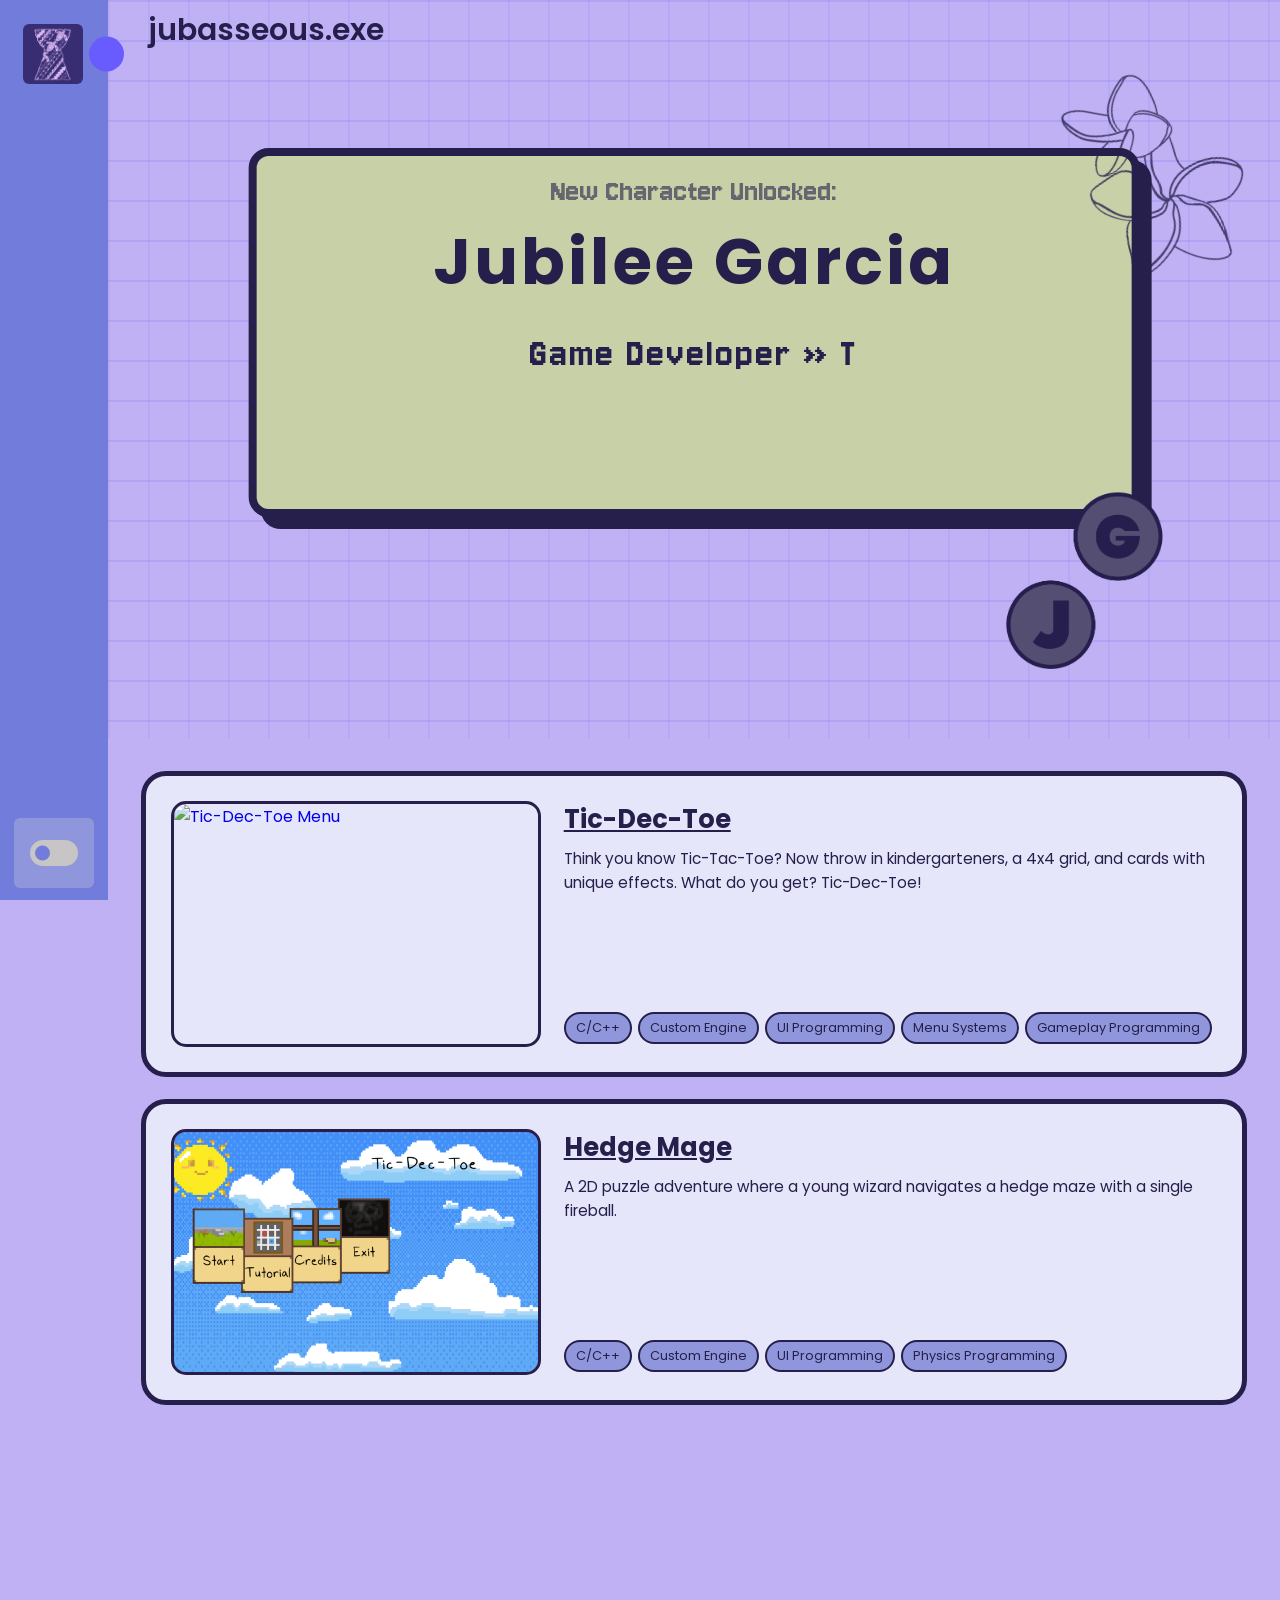
==== commit 54e07f4d: "working on scaling" ====
--- a/index.html
+++ b/index.html
@@ -14,9 +14,9 @@
     <link rel="stylesheet" href="css/portfolio-responsive.css" />
     <!--<link rel="stylesheet" href="css/style.css" />
     <link rel="stylesheet" href="css/sidebarMenu.css" />
-    <link rel="stylesheet" href="css/sticker.css" />
+    <link rel="stylesheet" href="css/sticker.css" />-->
     <link rel="stylesheet" href="css/projects.css" />
-    <link rel="stylesheet" href="css/mobile.css" />-->
+    <!--<link rel="stylesheet" href="css/mobile.css" />-->
     <!-- Boxicons CSS -->
     <!-- Basic Icons -->
     <link href="https://cdn.boxicons.com/3.0.8/fonts/basic/boxicons.min.css" rel="stylesheet">
--- a/css/portfolio-responsive.css
+++ b/css/portfolio-responsive.css
@@ -943,24 +943,26 @@
 }*/
 
 
+.card {
+    position: relative;
+    overflow: hidden;
+}
+
 .card img {
-    position: relative;
-    width: auto;
-    height: 20vw;
-
-    outline: 5px solid var(--text-color);
-    border-radius: 20px;
-
-    left: -55%;
+    position: absolute;
+    width: 100%;
+    height: 100%;
+    left: 0;
     top: 50%;
-    transform: translate(-50%, -50%) scale(1);
-    transition: var(--tran-03);
-}
-
-.card img:hover{
+    transform: translateY(-50%);
+    object-fit: cover;
+    object-position: center;
+    cursor: pointer;
+    transition: top 0.2s ease;
+}
+
+.card img:hover {
     top: 45%;
-    cursor: pointer;
-
 }
 
 .card h2{
@@ -1224,18 +1226,22 @@
     grid-row: 1 / span 3;
     display: block;
     width: 100%;
-    height: auto;
+    height: 100%;
+    min-height: 0;
     max-height: 240px;
     aspect-ratio: 4 / 3;
-    object-fit: contain;
+    object-fit: cover;
+    object-position: center;
     outline: 3px solid var(--text-color);
     border-radius: 12px;
     transform: none;
-}
-
-#app-content .card img:hover {
-    top: auto;
-    transform: none;
+    transition: transform 0.2s ease;
+}
+
+#app-content .card img:hover,
+#app-content .card > a img:hover {
+    transform: translateY(-5%);
+    cursor: pointer;
 }
 
 #app-content .card h2 {
@@ -1445,6 +1451,7 @@
         padding: 14px;
         border-radius: 14px;
         outline-width: 3px;
+        padding: 20px 14px 14px;
     }
 
     #app-content .card img,
@@ -1455,7 +1462,7 @@
         max-width: 100%;
         max-height: 230px;
         aspect-ratio: 16 / 9;
-        object-fit: contain;
+        object-fit: cover;
     }
 
     #app-content .card h2 {
@@ -1520,3 +1527,250 @@
         transition-duration: 0.01ms !important;
     }
 }
+
+
+/* Mobile: move navigation to the top */
+
+@media (max-width: 846px) {
+    .sidebar,
+    .sidebar.close {
+        position: fixed;
+        inset: 0 0 auto 0;
+        width: 100%;
+        height: 64px;
+        min-height: 64px;
+        box-sizing: border-box;
+        padding: 6px 10px;
+        display: flex;
+        flex-direction: row;
+        align-items: center;
+        overflow: hidden;
+        z-index: 1000;
+        border-radius: 0;
+    }
+
+    .sidebar .toggle {
+        display: none !important;
+    }
+
+    .sidebar header {
+        width: auto;
+        flex-shrink: 0;
+    }
+
+    .sidebar .image-text img {
+        position: static;
+        width: 42px;
+        height: 42px;
+        object-fit: contain;
+    }
+
+    .sidebar .logo-text,
+    .sidebar .text {
+        display: none !important;
+    }
+
+    .sidebar .menu-bar {
+        flex: 1;
+        min-width: 0;
+        width: auto;
+        height: auto;
+        margin: 0 0 0 12px;
+        overflow: hidden;
+    }
+
+    .sidebar .menu-links {
+        display: flex;
+        flex-direction: row;
+        justify-content: space-between;
+        align-items: center;
+        gap: 0;
+        padding: 0;
+    }
+
+    .sidebar li {
+        flex: 1;
+        min-width: 0;
+        height: 44px;
+        margin: 0;
+    }
+
+    .sidebar li .nav-link {
+        width: 100%;
+        height: 44px;
+        padding: 0;
+        display: flex;
+        justify-content: center;
+        align-items: center;
+    }
+
+    .sidebar li .icon {
+        min-width: 0;
+        width: auto;
+        margin: 0;
+        font-size: 22px;
+    }
+
+    .sidebar .menu-bar .mode {
+        display: none;
+    }
+}
+
+
+
+
+@media (max-width: 846px) {
+    /* Hide the sidebar expand/collapse arrow */
+    .sidebar .toggle {
+        display: none !important;
+    }
+
+    /* Keep the logo from squeezing the navigation */
+    .sidebar header {
+        width: auto;
+        margin: 0;
+        padding: 0;
+        flex-shrink: 0;
+    }
+
+    /* Align navigation icons horizontally */
+    .sidebar .menu-bar .menu-links {
+        display: flex;
+        flex-direction: row;
+        justify-content: flex-end;
+        align-items: center;
+        gap: 8px;
+    }
+
+    .sidebar .menu-bar .nav-link {
+        display: flex;
+        justify-content: center;
+        align-items: center;
+        width: 44px;
+        min-width: 44px;
+        padding: 0;
+    }
+
+    .sidebar .menu-bar .icon {
+        display: flex;
+        justify-content: center;
+        align-items: center;
+        min-width: 0;
+        width: 44px;
+        height: 44px;
+        margin: 0;
+    }
+
+    
+    html,
+    body {
+        width: 100%;
+        max-width: 100%;
+        overflow-x: hidden;
+    }
+
+    #app-content {
+        width: 100%;
+        max-width: 100%;
+        min-width: 0;
+        margin-left: 0 !important;
+        box-sizing: border-box;
+    }
+
+    #app-content > section,
+    #app-content .home,
+    #app-content .projects,
+    #app-content .individual-project {
+        width: 100%;
+        max-width: 100%;
+        min-width: 0;
+        margin-left: 0 !important;
+        box-sizing: border-box;
+    }
+
+    #app-content .card {
+        width: 100%;
+        max-width: 100%;
+        min-width: 0;
+        box-sizing: border-box;
+    }
+
+}
+
+
+@media (max-width: 846px) {
+    /* Make navigation icons bigger */
+    .sidebar .menu-links .icon {
+        font-size: 28px !important;
+        width: 100%;
+        min-width: 0;
+    }
+
+    /* Keep hover/active backgrounds inside each icon's slot */
+    .sidebar .menu-links li {
+        height: 52px;
+        border-radius: 12px;
+    }
+
+    .sidebar .menu-links .nav-link {
+        height: 52px;
+        border-radius: 12px;
+        margin: 0;
+        padding: 0;
+        justify-content: center;
+        box-sizing: border-box;
+    }
+
+    .sidebar .menu-links .nav-link:hover,
+    .sidebar .menu-links .nav-link:focus {
+        border-radius: 12px;
+    }
+
+    /* Center the main logo inside the top bar */
+     .sidebar header {
+        position: relative;
+        top: auto;
+        left: auto;
+        right: auto;
+        width: 48px;
+        height: 48px;
+        min-width: 48px;
+        padding: 0;
+        margin: 0;
+        flex: 0 0 48px;
+        overflow: visible;
+        display: flex;
+        align-items: center;
+        justify-content: center;
+    }
+
+    .sidebar header .image-text {
+        position: relative;
+        width: 48px;
+        height: 48px;
+        display: flex;
+        align-items: center;
+        justify-content: center;
+        overflow: visible;
+    }
+
+    .sidebar header .image-text img {
+        position: relative;
+        top: auto;
+        left: auto;
+        right: auto;
+        width: 40px;
+        height: 40px;
+        margin: 0;
+        transform: none;
+        object-fit: contain;
+        transform: translate( clamp(16px, 1vw, 20px), clamp(-4px, -0.4vw, -2px));
+    }
+
+    .sidebar .menu-links li:first-child,
+    .sidebar .menu-links li:first-child .nav-link {
+        height: 58px;
+        display: flex;
+        align-items: center;
+    }
+}
--- a/css/style.css
+++ b/css/style.css
@@ -80,4 +80,92 @@
 #app-content > section {
     box-sizing: border-box;
     max-width: 100%;
-}+}
+
+/* Minimal responsive patch for the original portfolio CSS.
+   Load this AFTER the original stylesheets. It does not restyle project cards. */
+
+@media screen and (max-width: 846px) {
+    :root {
+        --sidebar-closedwidth: 64px;
+    }
+
+    /* Keep the existing sidebar design; when expanded, it overlays the page. */
+    .sidebar {
+        width: min(270px, 85vw);
+        z-index: 1000;
+    }
+
+    .sidebar.close {
+        width: 64px;
+    }
+
+    /* SPA sections live inside #app-content, so sibling selectors for .sidebar
+       cannot position them. Offset the app once, then let each page fill it. */
+    #app-content {
+        width: calc(100% - 64px);
+        max-width: calc(100% - 64px);
+        margin-left: 64px;
+        min-width: 0;
+        box-sizing: border-box;
+    }
+
+    #app-content > section,
+    #app-content .home,
+    #app-content .projects,
+    #app-content .individual-project {
+        left: 0;
+        width: 100%;
+        max-width: 100%;
+        box-sizing: border-box;
+    }
+
+    #app-content .home {
+        min-height: 82vh;
+        height: auto;
+    }
+
+    #app-content .projects,
+    #app-content .individual-project {
+        min-height: 100vh;
+        height: auto;
+    }
+
+    /* Keep the original project image frame, but scale its image inside it. */
+    #app-content .individual-project .main-pic {
+        width: 100%;
+        max-width: 900px;
+        height: auto;
+        aspect-ratio: 16 / 9;
+        left: auto;
+        transform: none;
+        margin: 1.5rem auto;
+        overflow: hidden;
+        position: relative;
+    }
+
+    #app-content .individual-project .main-pic img {
+        position: absolute;
+        inset: 0;
+        width: 100%;
+        max-width: 100%;
+        height: 100%;
+        object-fit: contain;
+        left: auto;
+        top: auto;
+        transform: none;
+    }
+
+    #app-content .individual-project .text {
+        max-width: 100%;
+        font-size: clamp(1.5rem, 6vw, 2.5rem);
+        overflow-wrap: anywhere;
+    }
+}
+
+@media screen and (max-width: 390px) {
+    #app-content .page,
+    #app-content .individual-project {
+        padding: 1rem;
+    }
+}
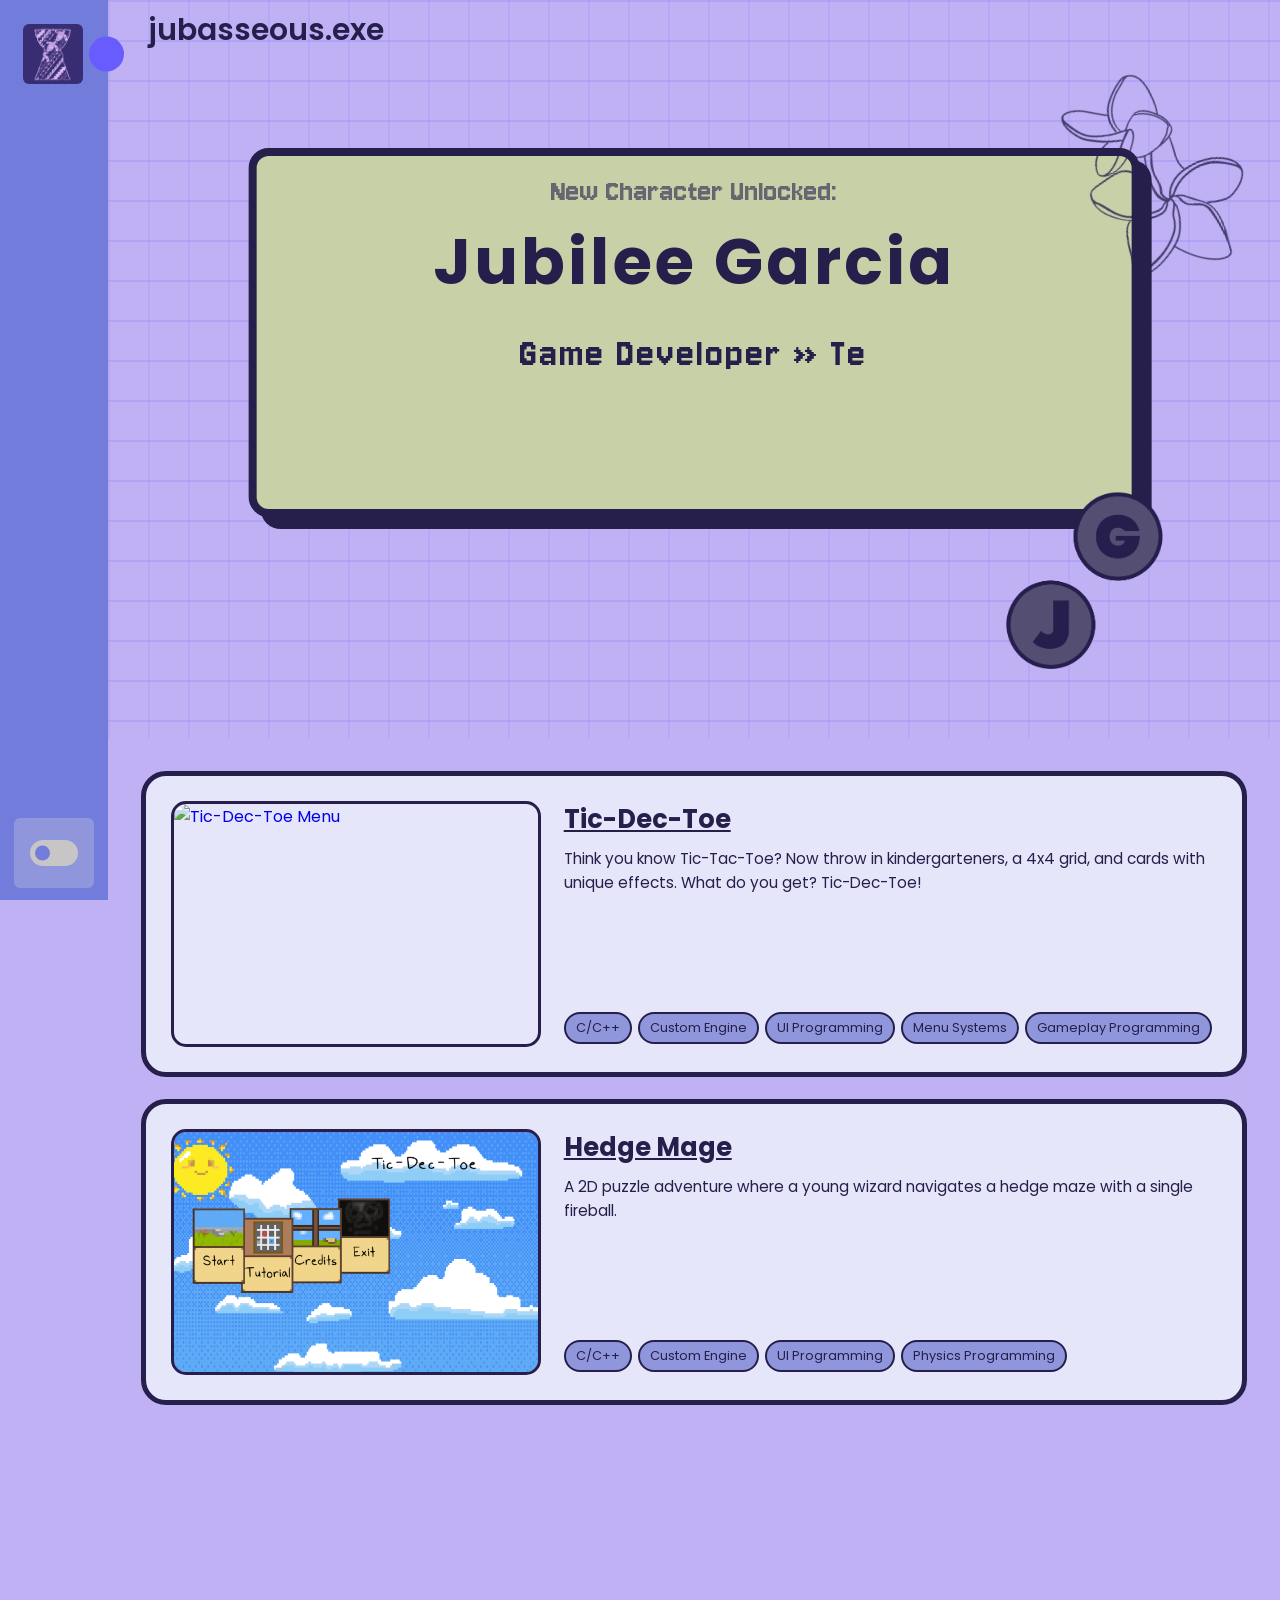
==== commit 8cd6d03e: "fixed the double reroute on ticdectoe" ====
--- a/index.html
+++ b/index.html
@@ -8,14 +8,14 @@
     <!--<meta content="" property="og:title" /> Set this line to be website name, this will be the name shown on other medias-->
     <meta name="viewport" content="width=device-width, initial-scale=1.0" />
     <link rel="stylesheet" href="assets/css/main.css" />
-    <noscript><link rel="stylesheet" href="assets/css/noscript.css" /></noscript>
+    <!--<noscript><link rel="stylesheet" href="assets/css/noscript.css" /></noscript>-->
     <!-- stylesheet CSS -->
     <!--<link rel="stylesheet" href="css/typewriterEffect.css" />-->
     <link rel="stylesheet" href="css/portfolio-responsive.css" />
     <!--<link rel="stylesheet" href="css/style.css" />
     <link rel="stylesheet" href="css/sidebarMenu.css" />
     <link rel="stylesheet" href="css/sticker.css" />-->
-    <link rel="stylesheet" href="css/projects.css" />
+    <!--<link rel="stylesheet" href="css/projects.css" />-->
     <!--<link rel="stylesheet" href="css/mobile.css" />-->
     <!-- Boxicons CSS -->
     <!-- Basic Icons -->
--- a/css/portfolio-responsive.css
+++ b/css/portfolio-responsive.css
@@ -1511,6 +1511,7 @@
         margin-left: var(--sidebar-closedwidth);
     }
 
+
     #app-content .game-screen {
         width: 90%;
     }
@@ -1688,6 +1689,7 @@
         box-sizing: border-box;
     }
 
+
     #app-content .card {
         width: 100%;
         max-width: 100%;
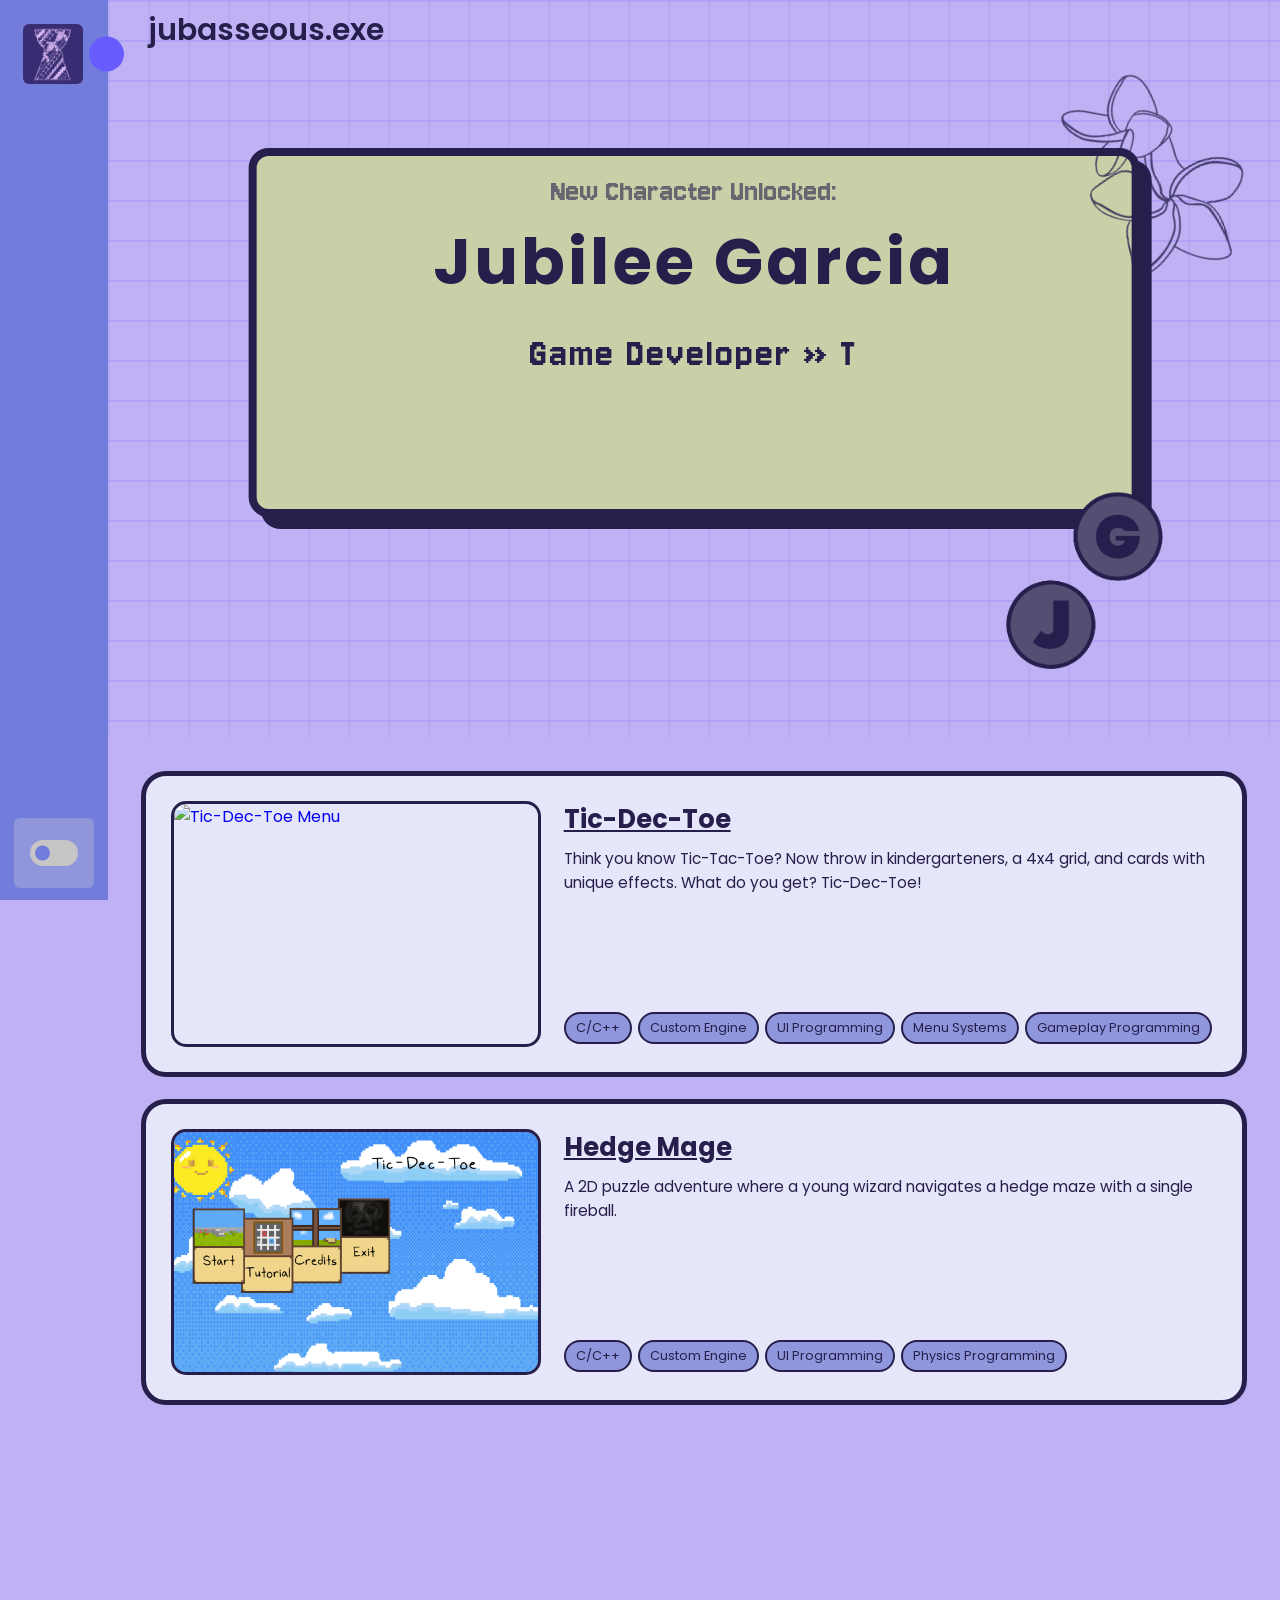
==== commit 84acad54: "removed the about, blog, and contact sections so i can just focus on writing the project sections" ====
--- a/index.html
+++ b/index.html
@@ -61,19 +61,19 @@
                         </a>
                     </li>
 
-                    <li class="nav-links">
+                    <!--<li class="nav-links">
                         <a href="#blog" data-route="blog">
                             <i class="bx bx-book-heart icon"></i>
                             <span class="text nav-tex">Blog</span>
                         </a>
-                    </li>
+                    </li>-->
 
-                    <li class="nav-links">
+                    <!--<li class="nav-links">
                         <a href="#about" data-route="about">
                             <i class="bx bx-laugh icon"></i>
                             <span class="text nav-tex">About Me</span>
                         </a>
-                    </li>
+                    </li>-->
 
                     <li class="nav-links">
                         <a href="#resume" data-route="resume">
@@ -82,12 +82,12 @@
                         </a>
                     </li>
 
-                    <li class="nav-links">
+                    <!--<li class="nav-links">
                         <a href="#contact" data-route="contact">
                             <i class="bx bx-user-id-card icon"></i>
                             <span class="text nav-tex">Contact</span>
                         </a>
-                    </li>
+                    </li>-->
                 </ul>
             </div>
 
--- a/css/portfolio-responsive.css
+++ b/css/portfolio-responsive.css
@@ -469,6 +469,13 @@
     padding: 8px 40px;
 }
 
+.text {
+    font-size: 30px;
+    font-weight: 600;
+    color: var(--text-color);
+    padding: 8px 40px;
+}
+
 .sidebar.close ~ .individual-project,
 .sidebar.close ~ .home{
     left: var(--sidebar-closedwidth);
@@ -1052,6 +1059,71 @@
 }
 
 
+/* PDF Resume Viewer */
+.resume-page {
+    min-height: 100vh;
+    background-image: linear-gradient(to right, var(--purplegradient-color) 2px, transparent 1px), linear-gradient(to bottom, var(--slatebluegradient-color) 2px, transparent 1px);
+    background-size: 40px 40px;
+}
+
+.resume-page h1 {
+    color: var(--text-color);
+    margin-top: 10px;
+    /*margin-bottom: 20px;*/
+    margin-left: 45px;
+}
+
+
+.resume-page text
+{
+   padding: 0px;
+}
+
+.pdf-viewer {
+    width: 100%;
+    max-width: 1100px;
+    margin: 0 auto;
+    border-radius: 12px;
+    overflow: hidden;
+    background: white;
+}
+
+.pdf-viewer iframe {
+    display: block;
+    width: 100%;
+    height: 85vh;
+    min-height: 500px;
+    border: none;
+}
+
+.pdf-download {
+    display: flex;
+    justify-content: center;
+    flex-wrap: wrap;
+    gap: 16px;
+    margin: 20px auto;
+}
+
+.pdf-download a {
+    color: var(--text-color);
+    background: var(--sidebar-color);
+    padding: 10px 18px;
+    border-radius: 10px;
+    text-decoration: none;
+    font-weight: 500;
+}
+
+.pdf-download a:hover {
+    background: var(--primary-color);
+    color: var(--primary-color-light);
+
+}
+
+body.dark .pdf-download a:hover{
+    color: var(--text-color);
+}
+
+
 
 /* Original mobile.css */
 /*for phone*/
@@ -1067,11 +1139,9 @@
         z-index: 100;
     }
 
-    /*.game-screen {
-        background: purple;
-    }
-    */
-}
+}
+
+
 
 
 
@@ -1322,6 +1392,9 @@
     line-height: 1.6;
     overflow-wrap: anywhere;
 }
+
+
+
 
 /* Phone and small tablet */
 @media (max-width: 846px) {
